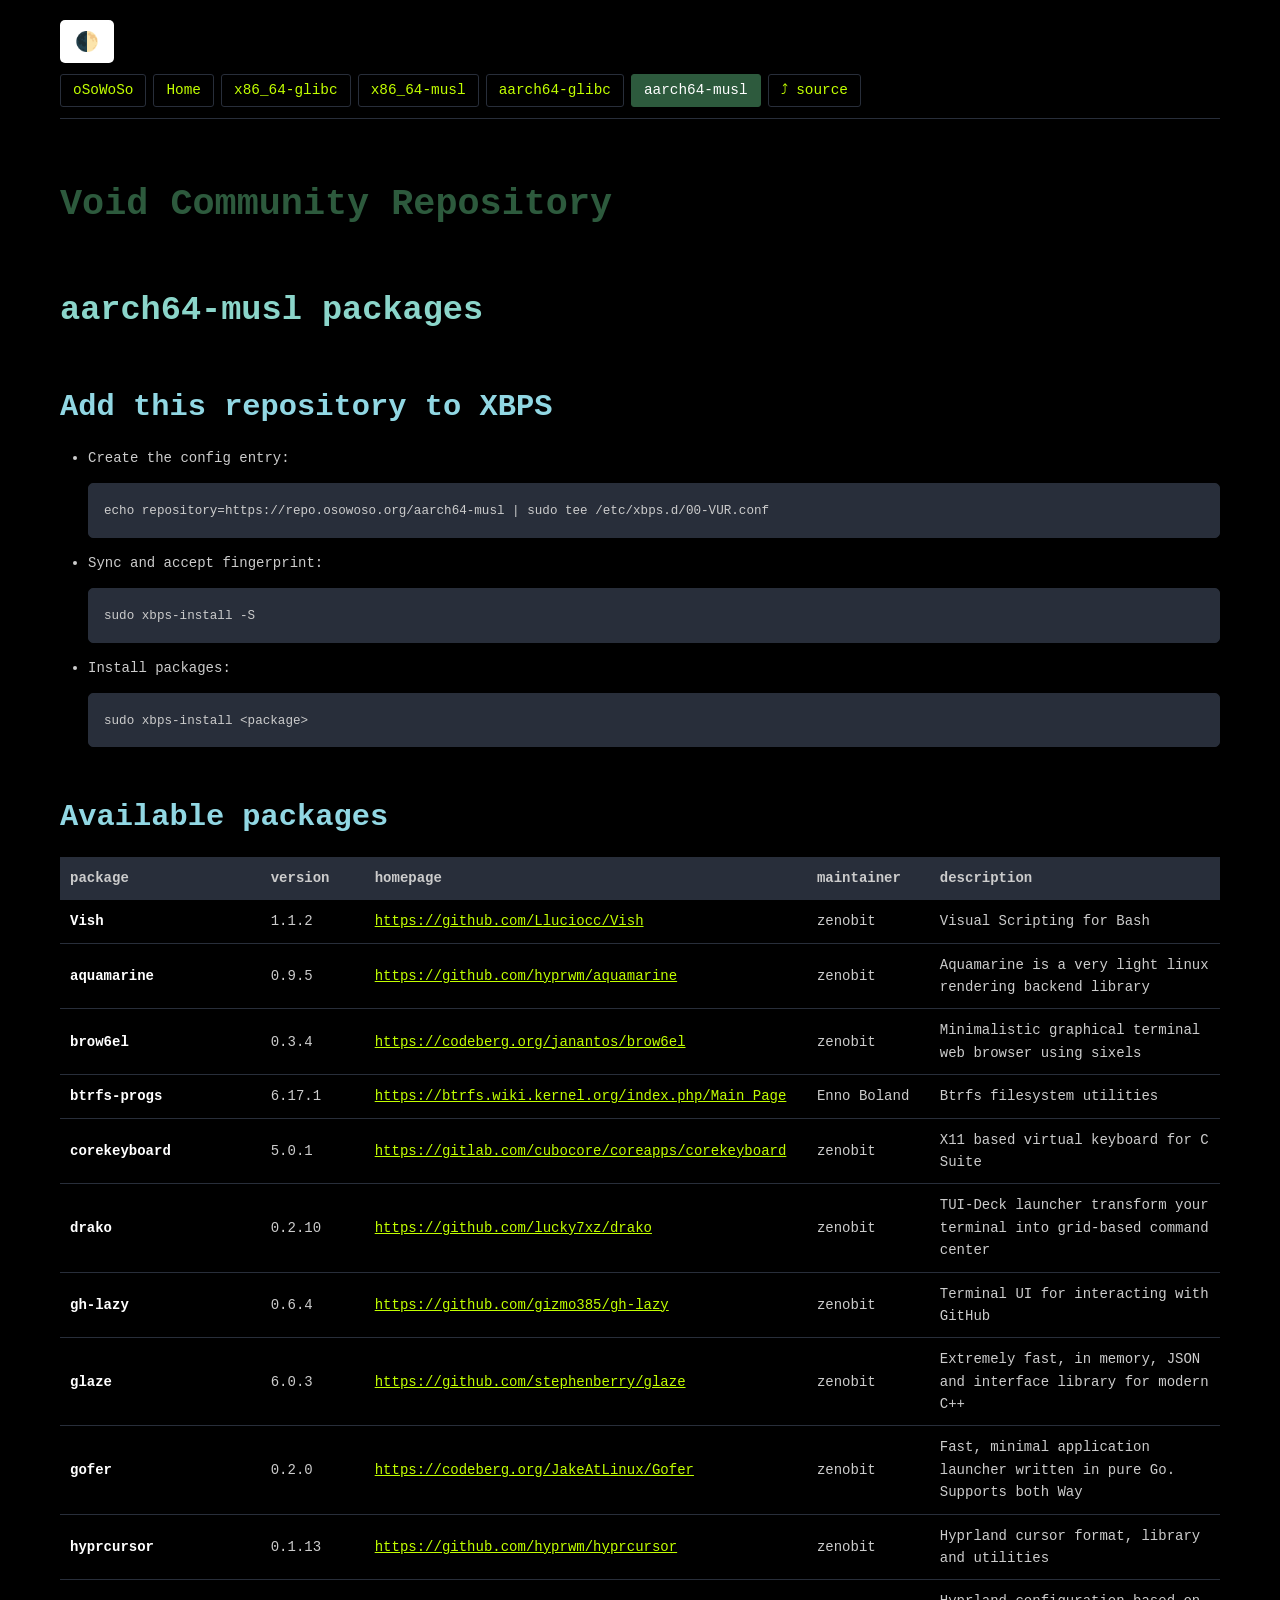
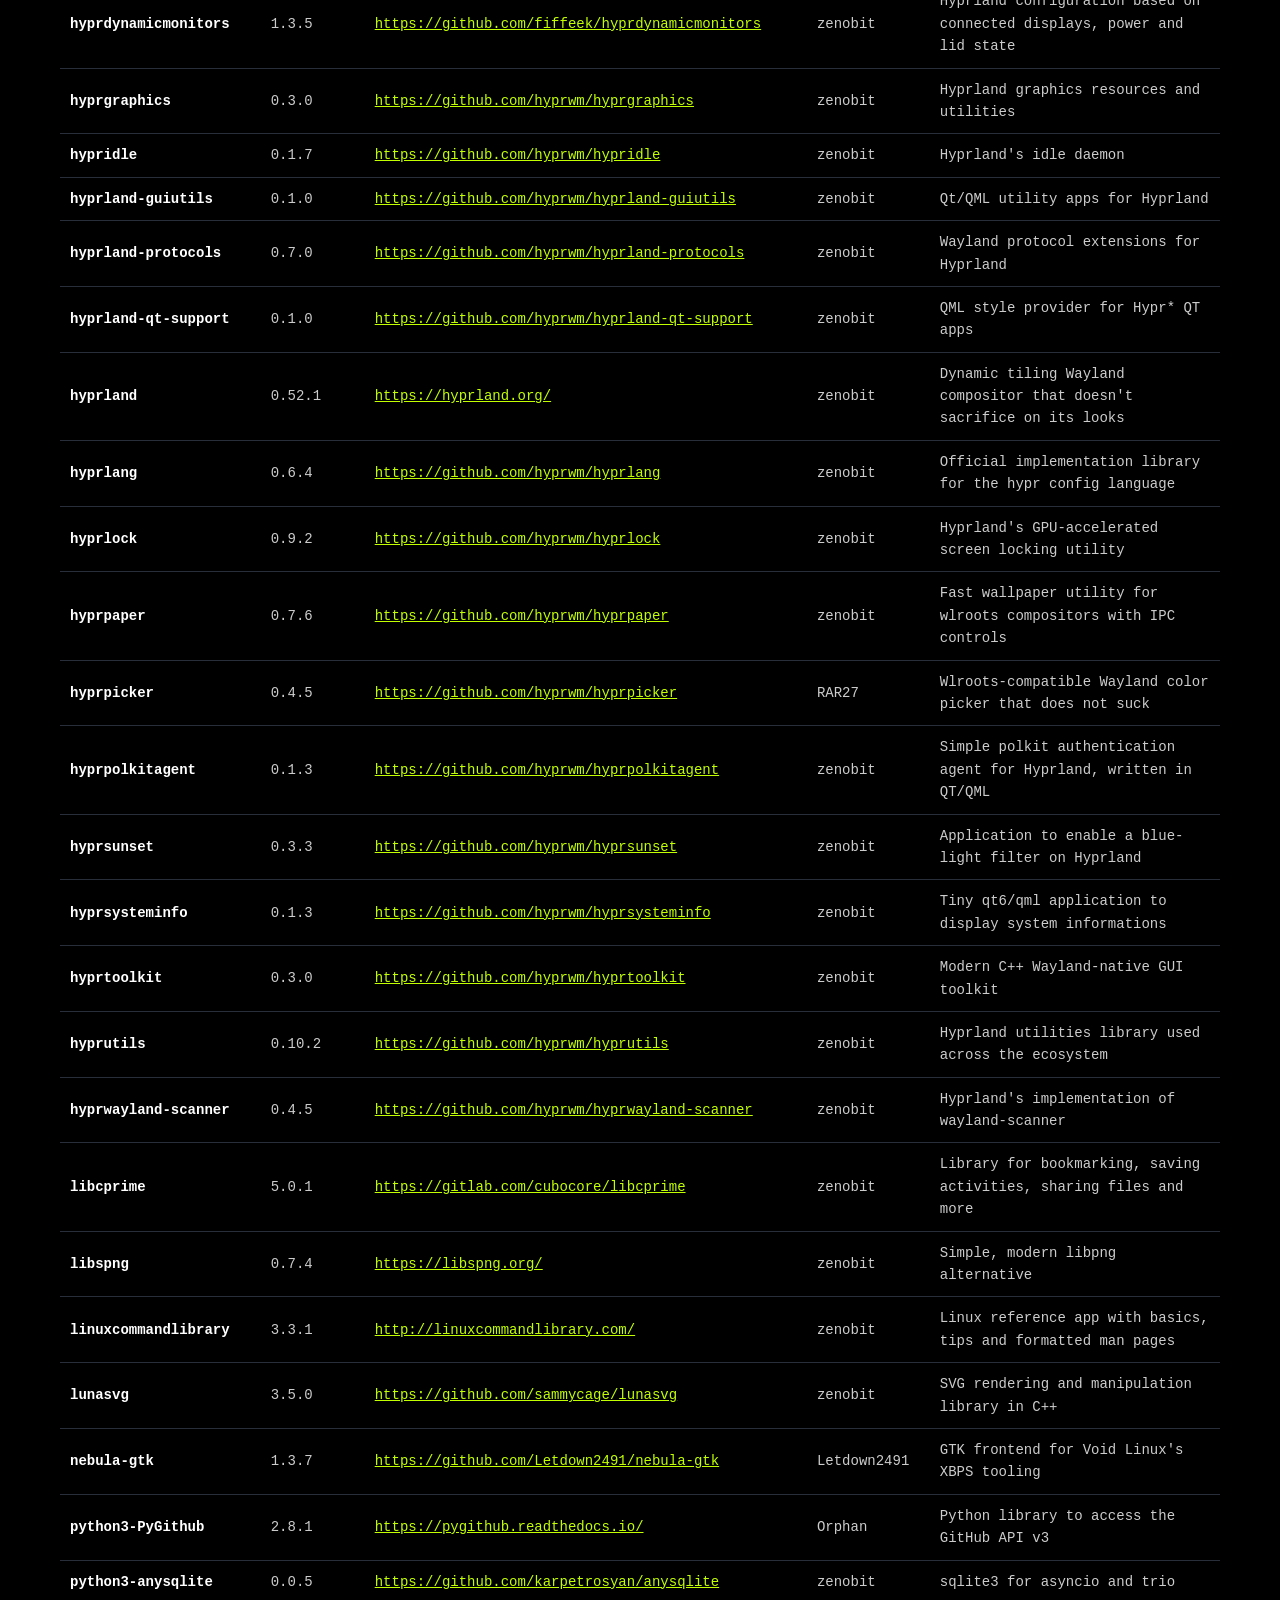
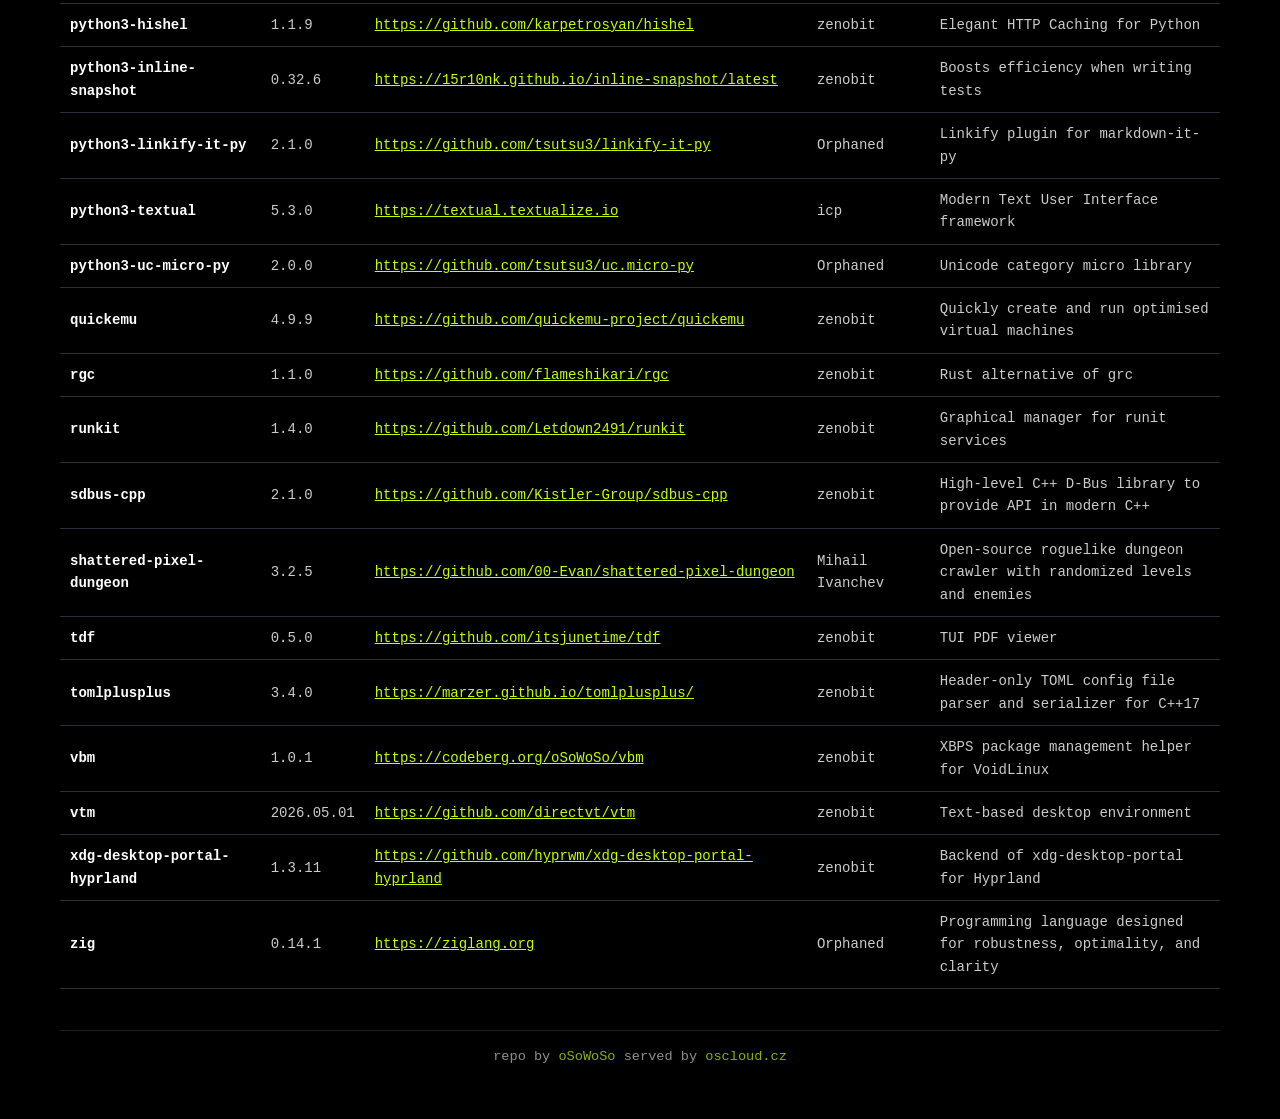
==== aarch64-musl/index.html @ 5ae5377d "Deploy: 2026-05-07 02:57 UTC" ====
<!DOCTYPE html>
<html lang="en">
<head>
  <meta charset="utf-8" />
  <meta name="viewport" content="width=device-width, initial-scale=1.0, user-scalable=yes" />
  <title>Void Community Repository — aarch64-musl</title>
  <link rel="stylesheet" href="../style.css" />
  <link rel="icon" href="../favicon.ico" />
</head>
<body>
<button class="theme-toggle" onclick="toggleTheme()">🌓</button>
<script>
  function toggleTheme(){
    const html=document.documentElement;
    const current=html.getAttribute("data-theme")||"dark";
    const next=current==="dark"?"light":"dark";
    html.setAttribute("data-theme",next);
    localStorage.setItem("theme",next)
  }
  (function(){
    const saved=localStorage.getItem("theme")||"dark";
    document.documentElement.setAttribute("data-theme",saved)
  })();
</script>
<nav><ul>
  <li><a href="https://osowoso.org">oSoWoSo</a></li>
  <li><a href="../index.html">Home</a></li>
  <li><a href="../x86_64-glibc/">x86_64-glibc</a></li>
  <li><a href="../x86_64-musl/">x86_64-musl</a></li>
  <li><a href="../aarch64-glibc/">aarch64-glibc</a></li>
  <li><a href="." class="active">aarch64-musl</a></li>
  <li><a href="https://github.com/oSoWoSo/Void_Community_Repository">&#x2934; source</a></li>
</ul></nav>
<header id="title-block-header">
<h1 class="title">Void Community Repository</h1>
</header>
<h2>aarch64-musl packages</h2>
<h3 id="add-repo">Add this repository to XBPS</h3>
<ol>
<li>Create the config entry:
<pre><code>echo repository=https://repo.osowoso.org/aarch64-musl | sudo tee /etc/xbps.d/00-VUR.conf</code></pre>
</li>
<li>Sync and accept fingerprint:
<pre><code>sudo xbps-install -S</code></pre>
</li>
<li>Install packages:
<pre><code>sudo xbps-install &lt;package&gt;</code></pre>
</li>
</ol>
<h3 id="packages">Available packages</h3>
<table>
<thead><tr>
  <th>package</th><th>version</th><th>homepage</th><th>maintainer</th><th>description</th>
</tr></thead>
<tbody>
<tr><td><strong>Vish</strong></td><td>1.1.2</td><td><a href="https://github.com/Lluciocc/Vish">https://github.com/Lluciocc/Vish</a></td><td>zenobit</td><td>Visual Scripting for Bash</td></tr>
<tr><td><strong>aquamarine</strong></td><td>0.9.5</td><td><a href="https://github.com/hyprwm/aquamarine">https://github.com/hyprwm/aquamarine</a></td><td>zenobit</td><td>Aquamarine is a very light linux rendering backend library</td></tr>
<tr><td><strong>brow6el</strong></td><td>0.3.4</td><td><a href="https://codeberg.org/janantos/brow6el">https://codeberg.org/janantos/brow6el</a></td><td>zenobit</td><td>Minimalistic graphical terminal web browser using sixels</td></tr>
<tr><td><strong>btrfs-progs</strong></td><td>6.17.1</td><td><a href="https://btrfs.wiki.kernel.org/index.php/Main_Page">https://btrfs.wiki.kernel.org/index.php/Main_Page</a></td><td>Enno Boland</td><td>Btrfs filesystem utilities</td></tr>
<tr><td><strong>corekeyboard</strong></td><td>5.0.1</td><td><a href="https://gitlab.com/cubocore/coreapps/corekeyboard">https://gitlab.com/cubocore/coreapps/corekeyboard</a></td><td>zenobit</td><td>X11 based virtual keyboard for C Suite</td></tr>
<tr><td><strong>drako</strong></td><td>0.2.10</td><td><a href="https://github.com/lucky7xz/drako">https://github.com/lucky7xz/drako</a></td><td>zenobit</td><td>TUI-Deck launcher transform your terminal into grid-based command center</td></tr>
<tr><td><strong>gh-lazy</strong></td><td>0.6.4</td><td><a href="https://github.com/gizmo385/gh-lazy">https://github.com/gizmo385/gh-lazy</a></td><td>zenobit</td><td>Terminal UI for interacting with GitHub</td></tr>
<tr><td><strong>glaze</strong></td><td>6.0.3</td><td><a href="https://github.com/stephenberry/glaze">https://github.com/stephenberry/glaze</a></td><td>zenobit</td><td>Extremely fast, in memory, JSON and interface library for modern C++</td></tr>
<tr><td><strong>gofer</strong></td><td>0.2.0</td><td><a href="https://codeberg.org/JakeAtLinux/Gofer">https://codeberg.org/JakeAtLinux/Gofer</a></td><td>zenobit</td><td>Fast, minimal application launcher written in pure Go. Supports both Way</td></tr>
<tr><td><strong>hyprcursor</strong></td><td>0.1.13</td><td><a href="https://github.com/hyprwm/hyprcursor">https://github.com/hyprwm/hyprcursor</a></td><td>zenobit</td><td>Hyprland cursor format, library and utilities</td></tr>
<tr><td><strong>hyprdynamicmonitors</strong></td><td>1.3.5</td><td><a href="https://github.com/fiffeek/hyprdynamicmonitors">https://github.com/fiffeek/hyprdynamicmonitors</a></td><td>zenobit</td><td>Hyprland configuration based on connected displays, power and lid state</td></tr>
<tr><td><strong>hyprgraphics</strong></td><td>0.3.0</td><td><a href="https://github.com/hyprwm/hyprgraphics">https://github.com/hyprwm/hyprgraphics</a></td><td>zenobit</td><td>Hyprland graphics resources and utilities</td></tr>
<tr><td><strong>hypridle</strong></td><td>0.1.7</td><td><a href="https://github.com/hyprwm/hypridle">https://github.com/hyprwm/hypridle</a></td><td>zenobit</td><td>Hyprland's idle daemon</td></tr>
<tr><td><strong>hyprland-guiutils</strong></td><td>0.1.0</td><td><a href="https://github.com/hyprwm/hyprland-guiutils">https://github.com/hyprwm/hyprland-guiutils</a></td><td>zenobit</td><td>Qt/QML utility apps for Hyprland</td></tr>
<tr><td><strong>hyprland-protocols</strong></td><td>0.7.0</td><td><a href="https://github.com/hyprwm/hyprland-protocols">https://github.com/hyprwm/hyprland-protocols</a></td><td>zenobit</td><td>Wayland protocol extensions for Hyprland</td></tr>
<tr><td><strong>hyprland-qt-support</strong></td><td>0.1.0</td><td><a href="https://github.com/hyprwm/hyprland-qt-support">https://github.com/hyprwm/hyprland-qt-support</a></td><td>zenobit</td><td>QML style provider for Hypr* QT apps</td></tr>
<tr><td><strong>hyprland</strong></td><td>0.52.1</td><td><a href="https://hyprland.org/">https://hyprland.org/</a></td><td>zenobit</td><td>Dynamic tiling Wayland compositor that doesn't sacrifice on its looks</td></tr>
<tr><td><strong>hyprlang</strong></td><td>0.6.4</td><td><a href="https://github.com/hyprwm/hyprlang">https://github.com/hyprwm/hyprlang</a></td><td>zenobit</td><td>Official implementation library for the hypr config language</td></tr>
<tr><td><strong>hyprlock</strong></td><td>0.9.2</td><td><a href="https://github.com/hyprwm/hyprlock">https://github.com/hyprwm/hyprlock</a></td><td>zenobit</td><td>Hyprland's GPU-accelerated screen locking utility</td></tr>
<tr><td><strong>hyprpaper</strong></td><td>0.7.6</td><td><a href="https://github.com/hyprwm/hyprpaper">https://github.com/hyprwm/hyprpaper</a></td><td>zenobit</td><td>Fast wallpaper utility for wlroots compositors with IPC controls</td></tr>
<tr><td><strong>hyprpicker</strong></td><td>0.4.5</td><td><a href="https://github.com/hyprwm/hyprpicker">https://github.com/hyprwm/hyprpicker</a></td><td>RAR27</td><td>Wlroots-compatible Wayland color picker that does not suck</td></tr>
<tr><td><strong>hyprpolkitagent</strong></td><td>0.1.3</td><td><a href="https://github.com/hyprwm/hyprpolkitagent">https://github.com/hyprwm/hyprpolkitagent</a></td><td>zenobit</td><td>Simple polkit authentication agent for Hyprland, written in QT/QML</td></tr>
<tr><td><strong>hyprsunset</strong></td><td>0.3.3</td><td><a href="https://github.com/hyprwm/hyprsunset">https://github.com/hyprwm/hyprsunset</a></td><td>zenobit</td><td>Application to enable a blue-light filter on Hyprland</td></tr>
<tr><td><strong>hyprsysteminfo</strong></td><td>0.1.3</td><td><a href="https://github.com/hyprwm/hyprsysteminfo">https://github.com/hyprwm/hyprsysteminfo</a></td><td>zenobit</td><td>Tiny qt6/qml application to display system informations</td></tr>
<tr><td><strong>hyprtoolkit</strong></td><td>0.3.0</td><td><a href="https://github.com/hyprwm/hyprtoolkit">https://github.com/hyprwm/hyprtoolkit</a></td><td>zenobit</td><td>Modern C++ Wayland-native GUI toolkit</td></tr>
<tr><td><strong>hyprutils</strong></td><td>0.10.2</td><td><a href="https://github.com/hyprwm/hyprutils">https://github.com/hyprwm/hyprutils</a></td><td>zenobit</td><td>Hyprland utilities library used across the ecosystem</td></tr>
<tr><td><strong>hyprwayland-scanner</strong></td><td>0.4.5</td><td><a href="https://github.com/hyprwm/hyprwayland-scanner">https://github.com/hyprwm/hyprwayland-scanner</a></td><td>zenobit</td><td>Hyprland's implementation of wayland-scanner</td></tr>
<tr><td><strong>libcprime</strong></td><td>5.0.1</td><td><a href="https://gitlab.com/cubocore/libcprime">https://gitlab.com/cubocore/libcprime</a></td><td>zenobit</td><td>Library for bookmarking, saving activities, sharing files and more</td></tr>
<tr><td><strong>libspng</strong></td><td>0.7.4</td><td><a href="https://libspng.org/">https://libspng.org/</a></td><td>zenobit</td><td>Simple, modern libpng alternative</td></tr>
<tr><td><strong>linuxcommandlibrary</strong></td><td>3.3.1</td><td><a href="http://linuxcommandlibrary.com/">http://linuxcommandlibrary.com/</a></td><td>zenobit</td><td>Linux reference app with basics, tips and formatted man pages</td></tr>
<tr><td><strong>lunasvg</strong></td><td>3.5.0</td><td><a href="https://github.com/sammycage/lunasvg">https://github.com/sammycage/lunasvg</a></td><td>zenobit</td><td>SVG rendering and manipulation library in C++</td></tr>
<tr><td><strong>nebula-gtk</strong></td><td>1.3.7</td><td><a href="https://github.com/Letdown2491/nebula-gtk">https://github.com/Letdown2491/nebula-gtk</a></td><td>Letdown2491</td><td>GTK frontend for Void Linux's XBPS tooling</td></tr>
<tr><td><strong>python3-PyGithub</strong></td><td>2.8.1</td><td><a href="https://pygithub.readthedocs.io/">https://pygithub.readthedocs.io/</a></td><td>Orphan</td><td>Python library to access the GitHub API v3</td></tr>
<tr><td><strong>python3-anysqlite</strong></td><td>0.0.5</td><td><a href="https://github.com/karpetrosyan/anysqlite">https://github.com/karpetrosyan/anysqlite</a></td><td>zenobit</td><td>sqlite3 for asyncio and trio</td></tr>
<tr><td><strong>python3-hishel</strong></td><td>1.1.9</td><td><a href="https://github.com/karpetrosyan/hishel">https://github.com/karpetrosyan/hishel</a></td><td>zenobit</td><td> Elegant HTTP Caching for Python</td></tr>
<tr><td><strong>python3-inline-snapshot</strong></td><td>0.32.6</td><td><a href="https://15r10nk.github.io/inline-snapshot/latest">https://15r10nk.github.io/inline-snapshot/latest</a></td><td>zenobit</td><td>Boosts efficiency when writing tests</td></tr>
<tr><td><strong>python3-linkify-it-py</strong></td><td>2.1.0</td><td><a href="https://github.com/tsutsu3/linkify-it-py">https://github.com/tsutsu3/linkify-it-py</a></td><td>Orphaned</td><td>Linkify plugin for markdown-it-py</td></tr>
<tr><td><strong>python3-textual</strong></td><td>5.3.0</td><td><a href="https://textual.textualize.io">https://textual.textualize.io</a></td><td>icp</td><td>Modern Text User Interface framework</td></tr>
<tr><td><strong>python3-uc-micro-py</strong></td><td>2.0.0</td><td><a href="https://github.com/tsutsu3/uc.micro-py">https://github.com/tsutsu3/uc.micro-py</a></td><td>Orphaned</td><td>Unicode category micro library</td></tr>
<tr><td><strong>quickemu</strong></td><td>4.9.9</td><td><a href="https://github.com/quickemu-project/quickemu">https://github.com/quickemu-project/quickemu</a></td><td>zenobit</td><td>Quickly create and run optimised virtual machines</td></tr>
<tr><td><strong>rgc</strong></td><td>1.1.0</td><td><a href="https://github.com/flameshikari/rgc">https://github.com/flameshikari/rgc</a></td><td>zenobit</td><td>Rust alternative of grc</td></tr>
<tr><td><strong>runkit</strong></td><td>1.4.0</td><td><a href="https://github.com/Letdown2491/runkit">https://github.com/Letdown2491/runkit</a></td><td>zenobit</td><td>Graphical manager for runit services</td></tr>
<tr><td><strong>sdbus-cpp</strong></td><td>2.1.0</td><td><a href="https://github.com/Kistler-Group/sdbus-cpp">https://github.com/Kistler-Group/sdbus-cpp</a></td><td>zenobit</td><td>High-level C++ D-Bus library to provide API in modern C++</td></tr>
<tr><td><strong>shattered-pixel-dungeon</strong></td><td>3.2.5</td><td><a href="https://github.com/00-Evan/shattered-pixel-dungeon">https://github.com/00-Evan/shattered-pixel-dungeon</a></td><td>Mihail Ivanchev</td><td>Open-source roguelike dungeon crawler with randomized levels and enemies</td></tr>
<tr><td><strong>tdf</strong></td><td>0.5.0</td><td><a href="https://github.com/itsjunetime/tdf">https://github.com/itsjunetime/tdf</a></td><td>zenobit</td><td>TUI PDF viewer</td></tr>
<tr><td><strong>tomlplusplus</strong></td><td>3.4.0</td><td><a href="https://marzer.github.io/tomlplusplus/">https://marzer.github.io/tomlplusplus/</a></td><td>zenobit</td><td>Header-only TOML config file parser and serializer for C++17</td></tr>
<tr><td><strong>vbm</strong></td><td>1.0.1</td><td><a href="https://codeberg.org/oSoWoSo/vbm">https://codeberg.org/oSoWoSo/vbm</a></td><td>zenobit</td><td>XBPS package management helper for VoidLinux</td></tr>
<tr><td><strong>vtm</strong></td><td>2026.05.01</td><td><a href="https://github.com/directvt/vtm">https://github.com/directvt/vtm</a></td><td>zenobit</td><td>Text-based desktop environment</td></tr>
<tr><td><strong>xdg-desktop-portal-hyprland</strong></td><td>1.3.11</td><td><a href="https://github.com/hyprwm/xdg-desktop-portal-hyprland">https://github.com/hyprwm/xdg-desktop-portal-hyprland</a></td><td>zenobit</td><td>Backend of xdg-desktop-portal for Hyprland</td></tr>
<tr><td><strong>zig</strong></td><td>0.14.1</td><td><a href="https://ziglang.org">https://ziglang.org</a></td><td>Orphaned</td><td>Programming language designed for robustness, optimality, and clarity</td></tr>
</tbody>
</table>
<footer>
  <p>repo by <a href="https://osowoso.org">oSoWoSo</a> served by <a href="https://oscloud.cz">oscloud.cz</a></p>
</footer>
</body>
</html>
---- style.css ----
/* ========================================
   CSS Variables & Theme Configuration
   ========================================
   This section defines the CSS variables for color schemes used throughout the application.
*/

/* Theme colors */
:root {
  --green: #2d5a3d; /* Base green color */
  --green-light: #478061;
  --green-lighter: #87ff87;
  --gren-dark: #295340;
  --green-slate: #478061;
  --green-tea: #62B086;
  --yellowish: #C2FF00;
  --lime: #AFFF00;  
  --silver: #CCCCCC;
  --white: #FFFFFF;
  --black: #000000;
  --gray: #282E3A;
  --gray-light: #E4E2E2;
  --gray2: #222222;
  --gray-dark: #111111;
  --gold: #FCC11A;
  --test: #FF0000;

/* Dark Theme (default) */
  --link-color: var(--yellowish); /* Color for links in dark theme */
  --accent-color: var(--green); /* Accent color for elements */
  --secondary-color: var(--test); /* Currently unused secondary color */
  --text-color: var(--silver); /* Main text color */
  --text-light: var(--white); /* Light text color */
  --bg-color: var(--black); /* Background color for dark theme */
  --bg-light: var(--gray); /* Light background */
  --border-color: var(--gray); /* Border color */
  --switch-background: var(--white);
  --shadow: 0 2px 8px rgba(135, 255, 135, 0.1); /* Shadow effect */
  --shadow-lg: 0 4px 20px rgba(135, 255, 135, 0.2); /* Larger shadow effect */
  --transition: all 0.3s ease; /* Transition effects */

  --nav-height: 52px;
  --color-icon: var(--white);
}

/* Light theme */
[data-theme="light"] {
  --link-color: var(--green); /* Color for links in light theme */
  --accent-color: var(--yellowish); /* Accent color for light theme */
  --secondary-color: var(--test); /* Currently unused secondary color */
  --text-color: var(--black); /* Main text color in light theme */
  --text-light: var(--gray2); /* Light text color in light theme */
  --bg-color: var(--white); /* Background color for light theme */
  --bg-light: var(--gray-light); /* Light background */
  --border-color: var(--silver); /* Border color in light theme */
  --switch-background: var(--black);
  --shadow: 0 2px 8px rgba(0, 0, 0, 0.1); /* Light theme shadow */
  --shadow-lg: 0 4px 20px rgba(0, 0, 0, 0.15); /* Larger shadow effect */

  --color-icon: var(--black);
}

h1, h2, h3 { font-weight: bold; }

h1 { font-size: 2.3rem; }
h2 { font-size: 2.1rem; }
h3 { font-size: 1.9rem; }
h4 { font-size: 1.7rem; }
h5 { font-size: 1.5rem; }
h6 { font-size: 1.3rem; }

h1 { color: var(--green); }
h2 { color: #8bd5ca; }
h3 { color: #91d7e3; }
h4 { color: #7dc4e4; }
h5 { color: #8aadf4; }
h6 { color: #b7bdf8; }


/* ========================================
   Reset & Base Styles
   ========================================
   This section resets browser default styles and establishes base styles for typography and layout.
*/
* {
  margin: 0; /* Remove default margin */
  padding: 0; /* Remove default padding */
  box-sizing: border-box; /* Adjust box sizing model */
}

body {
  color: var(--text-color); /* Set text color */
  background-color: var(--bg-color); /* Set background color */
  line-height: 1.6; /* Set line height for better readability */
  overflow-x: hidden; /* Prevent horizontal overflow */
  font-size: 14px; /* Base font size */
  font-weight: 500; /* FIX: slightly heavier than browser default (400) */
  padding: 20px; /* Padding around the body */
  max-width: 1200px; /* Maximum width for the content */
  margin: 0 auto; /* Center the body */
  font-family: "Courier New", monospace; /* Set font family */
}

b, strong, h1, h2, h3, h4, h5, h6 {
  font-weight: 700; /* Bold font weight */
  margin-top: 1.5em; /* Margin above headings */
  margin-bottom: 0.5em; /* Margin below headings */
}

b, strong {
  color: var(--text-light); /* Light color for bold text */
}

a, a:visited {
  color: var(--link-color, var(--green)); /* Link color */
  text-decoration: underline; /* Remove underline from links */
  transition: var(--transition); /* Smooth color transition */
}

a:hover {
  color: var(--accent-color, var(--green)); /* Color change on hover */
  text-decoration: underline; /* Underline on hover */
}

blockquote {
  border-left: 4px solid var(--green); /* Left border for blockquote */
  padding-left: 20px; /* Padding inside blockquote */
  margin: 1em 0; /* Vertical margins for blockquote */
  color: var(--text-light); /* Text color for blockquote */
  font-style: italic; /* Italicize blockquote text */
}

code {
  background-color: var(--bg-light); /* Background for inline code */
  padding: 2px 6px; /* Padding for inline code */
  border-radius: 3px; /* Rounded corners for inline code */
  font-family: "Courier New", monospace; /* Font for inline code */
  font-size: 0.9em; /* Smaller font size for inline code */
}

hr {
  border-top: 1px solid var(--border-color); /* Top border for horizontal rule */
  border-top-color: var(--border-color); /* Border color */
  border: none; /* Remove default border style */
  margin: 2em 0; /* Vertical margins for horizontal rule */
}

img {
  max-width: 100%; /* Ensure responsive images */
  height: auto; /* Maintain aspect ratio */
  border-radius: 5px; /* Rounded corners for images */
  margin: 1em 0; /* Vertical margins for images */
}

/* SVG color filter — only applies to <img data-colorize> elements */
img[data-colorize] {
  filter: var(--filter-icon);
}

li {
  margin-bottom: 0.5em; /* Margin below list items */
}

/* ========================================
   Navigation
   ======================================== */
nav {
  position: sticky;
  top: 0;
  z-index: 100;
  min-height: var(--nav-height);
  background-color: var(--bg-color);
  padding: 0.8em 0;
  margin-bottom: 1.5em;
  border-bottom: 1px solid var(--border-color);
}

/* Crossed release button - if no release exist */
nav ul li a.no-release,
nav ul li a.no-release:visited {
    text-decoration: line-through;
    opacity: 0.6;
}

nav ul li a.no-release:hover {
    opacity: 1;
}

nav ul {
  display: flex;
  flex-wrap: wrap;
  gap: 0.5em;
  margin-left: 0;
  margin-bottom: 0;
  list-style: none;
  padding: 0;
}

nav ul li {
  margin-bottom: 0;
}

nav ul li a,
nav ul li a:visited {
  display: inline-block;
  padding: 4px 12px;
  border: 1px solid var(--border-color);
  border-radius: 3px;
  color: var(--link-color);
  text-decoration: none;
  font-family: "Courier New", monospace;
  font-size: 0.9rem;
  transition: var(--transition);
}

nav ul li a:hover {
  background-color: var(--accent-color);
  color: var(--bg-color);
  border-color: var(--accent-color);
  text-decoration: none;
}

/* Active/current page link */
nav ul li a.active {
  background-color: var(--green);
  color: var(--white);
  border-color: var(--green);
}

@media (max-width: 768px) {
  nav ul {
    gap: 0.3em;
  }

  nav ul li a {
    font-size: 0.8rem;
    padding: 3px 8px;
  }
}

p {
  margin-bottom: 1em; /* Margin below paragraphs */
  line-height: 1.8; /* Set line spacing for paragraphs */
}

pre {
  background-color: var(--bg-light); /* Background for preformatted text */
  padding: 15px; /* Padding for preformatted text */
  border-radius: 5px; /* Rounded corners for preformatted text */
  overflow-x: auto; /* Allow horizontal scrolling */
  margin: 1em 0; /* Vertical margins for preformatted text */
  border: 1px solid var(--border-color); /* Border for preformatted text */
}

pre code {
  background-color: transparent; /* Transparent background for code blocks */
  padding: 0; /* No padding for code blocks */
}

table {
  width: 100%; /* Table width */
  border-collapse: collapse; /* Collapse borders */
  margin: 1em 0; /* Vertical margins for tables */
}

th {
  background-color: var(--bg-light); /* Background for header cells */
  font-weight: bold; /* Bold font for header cells */
}

th, td {
  padding: 10px; /* Padding for table cells */
  text-align: left; /* Align text to the left */
  border-bottom: 1px solid var(--border-color); /* Bottom border for cells */
}

/* ========================================
   Layout - Sidebar + Content
   ======================================== */
.page-wrapper {
  display: flex;
  gap: 2em;
  align-items: flex-start;
  margin-top: 0;
}

/* TOC Sidebar */
#TOC {
  position: sticky;
  top: calc(var(--nav-height) + 10px);
  max-height: calc(100vh - var(--nav-height) - 20px);
  min-width: 220px;
  max-width: 220px;
  overflow-y: auto;
  background-color: var(--bg-light);
  border: 1px solid var(--border-color);
  border-radius: 5px;
  padding: 1em;
  font-size: 0.85rem;
  transition: var(--transition);
  flex-shrink: 0;
}

#TOC.collapsed {
  min-width: unset;
  max-width: unset;
  width: auto;
  padding: 0.5em;
  overflow: hidden;
}

#TOC.collapsed > ul {
  display: none;
}

#TOC.collapsed > #toc-title {
  writing-mode: vertical-rl;
  text-orientation: mixed;
  white-space: nowrap;
}

#toc-title {
  font-size: 0.8rem;
  font-weight: bold;
  color: var(--green-tea);
  text-transform: uppercase;
  letter-spacing: 0.1em;
  margin-bottom: 0.8em;
  display: flex;
  justify-content: space-between;
  align-items: center;
  cursor: pointer;
  user-select: none;
}

#toc-title:hover {
  color: var(--yellowish);
}

#toc-toggle-icon {
  font-size: 0.9rem;
  transition: var(--transition);
}

/* FIX: override the global ul,ol margin-left that was pushing TOC lists
   outside the border box */
#TOC ul {
  margin-left: 0.8em;
  margin-bottom: 0;
  list-style: none;
  padding-left: 0; /* FIX: remove any inherited padding */
}

/* FIX: first-level ul sits directly inside #TOC padding — no extra indent */
#TOC > ul {
  margin-left: 0;
}

#TOC ul li {
  margin-bottom: 0.3em;
}

#TOC a,
#TOC a:visited {
  color: var(--text-color);
  text-decoration: none;
  font-size: 0.82rem;
  display: block;
  padding: 2px 4px;
  border-radius: 3px;
  transition: var(--transition);
}

#TOC a:hover {
  color: var(--yellowish);
  background-color: var(--bg-color);
  text-decoration: none;
}

/* Main content next to sidebar */
body > *:not(#TOC):not(nav):not(.theme-toggle) {
  flex: 1;
  min-width: 0;
}

/* Wrap everything after nav in flex container — done via JS */
.page-wrapper > .main-content {
  flex: 1;
  min-width: 0;
}

@media (max-width: 768px) {
  .page-wrapper {
    flex-direction: column;
  }

  #TOC {
    position: static;
    max-width: 100%;
    width: 100%;
  }
}

ul {
  list-style-type: none; /* Remove bullet points */
}

ul, ol {
  margin-left: 2em; /* Indent lists */
  margin-bottom: 1em; /* Vertical margins for lists */
  list-style: inherit; /* Restore list style */
}

/* Theme toggle button */
.theme-toggle {
  position: absolue;
  top: 20px; /* Distance from the top */
  right: 20px; /* Distance from the right */
  background: var(--switch-background); /* Button background color */
  color: var(--gold); /* Button text color */
  border: none; /* No border for the button */
  padding: 10px 15px; /* Padding for the button */
  border-radius: 5px; /* Rounded corners for the button */
  cursor: pointer; /* Pointer cursor on hover */
  font-size: 1.2rem; /* Font size for the button */
  z-index: 1000; /* High z-index for visibility */
  transition: var(--transition); /* Smooth transition for hover */
}

.theme-toggle:hover {
  background: var(--green); /* Darker background on hover */
}

footer {
  margin-top: 3em;
  padding: 1em 0;
  border-top: 1px solid var(--border-color);
  text-align: center;
  color: var(--text-color);
  font-size: 0.85rem;
  opacity: 0.7;
}

footer a,
footer a:visited {
  color: var(--link-color);
  text-decoration: none;
}

footer a:hover {
  text-decoration: underline;
}

@media (max-width: 768px) {
  body {
    padding: 10px; /* Less padding for smaller screens */
    font-size: 13px; /* Smaller font size for small screens */
  }

  h1 { font-size: 1.5rem; } /* Smaller h1 for small screens */
  h2 { font-size: 1.3rem; } /* Smaller h2 for small screens */
  h3 { font-size: 1.1rem; } /* Smaller h3 for small screens */
}
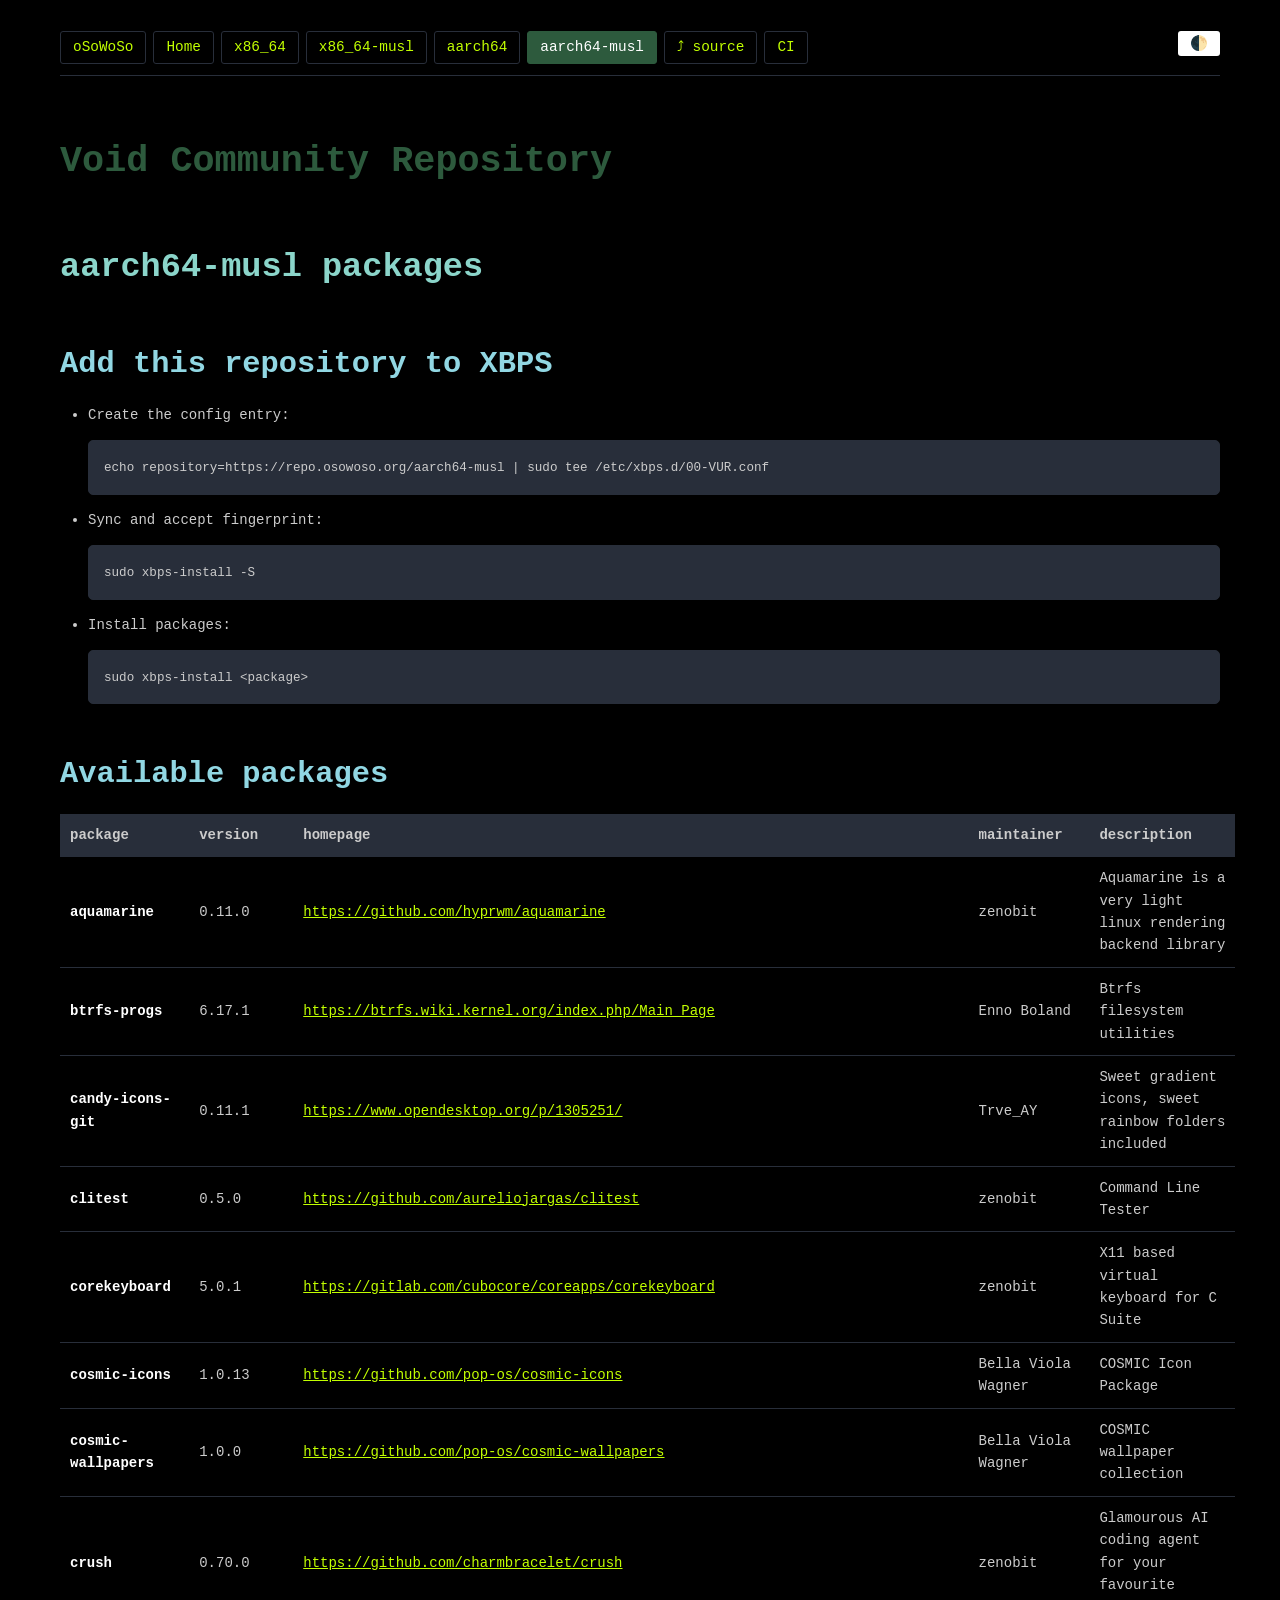
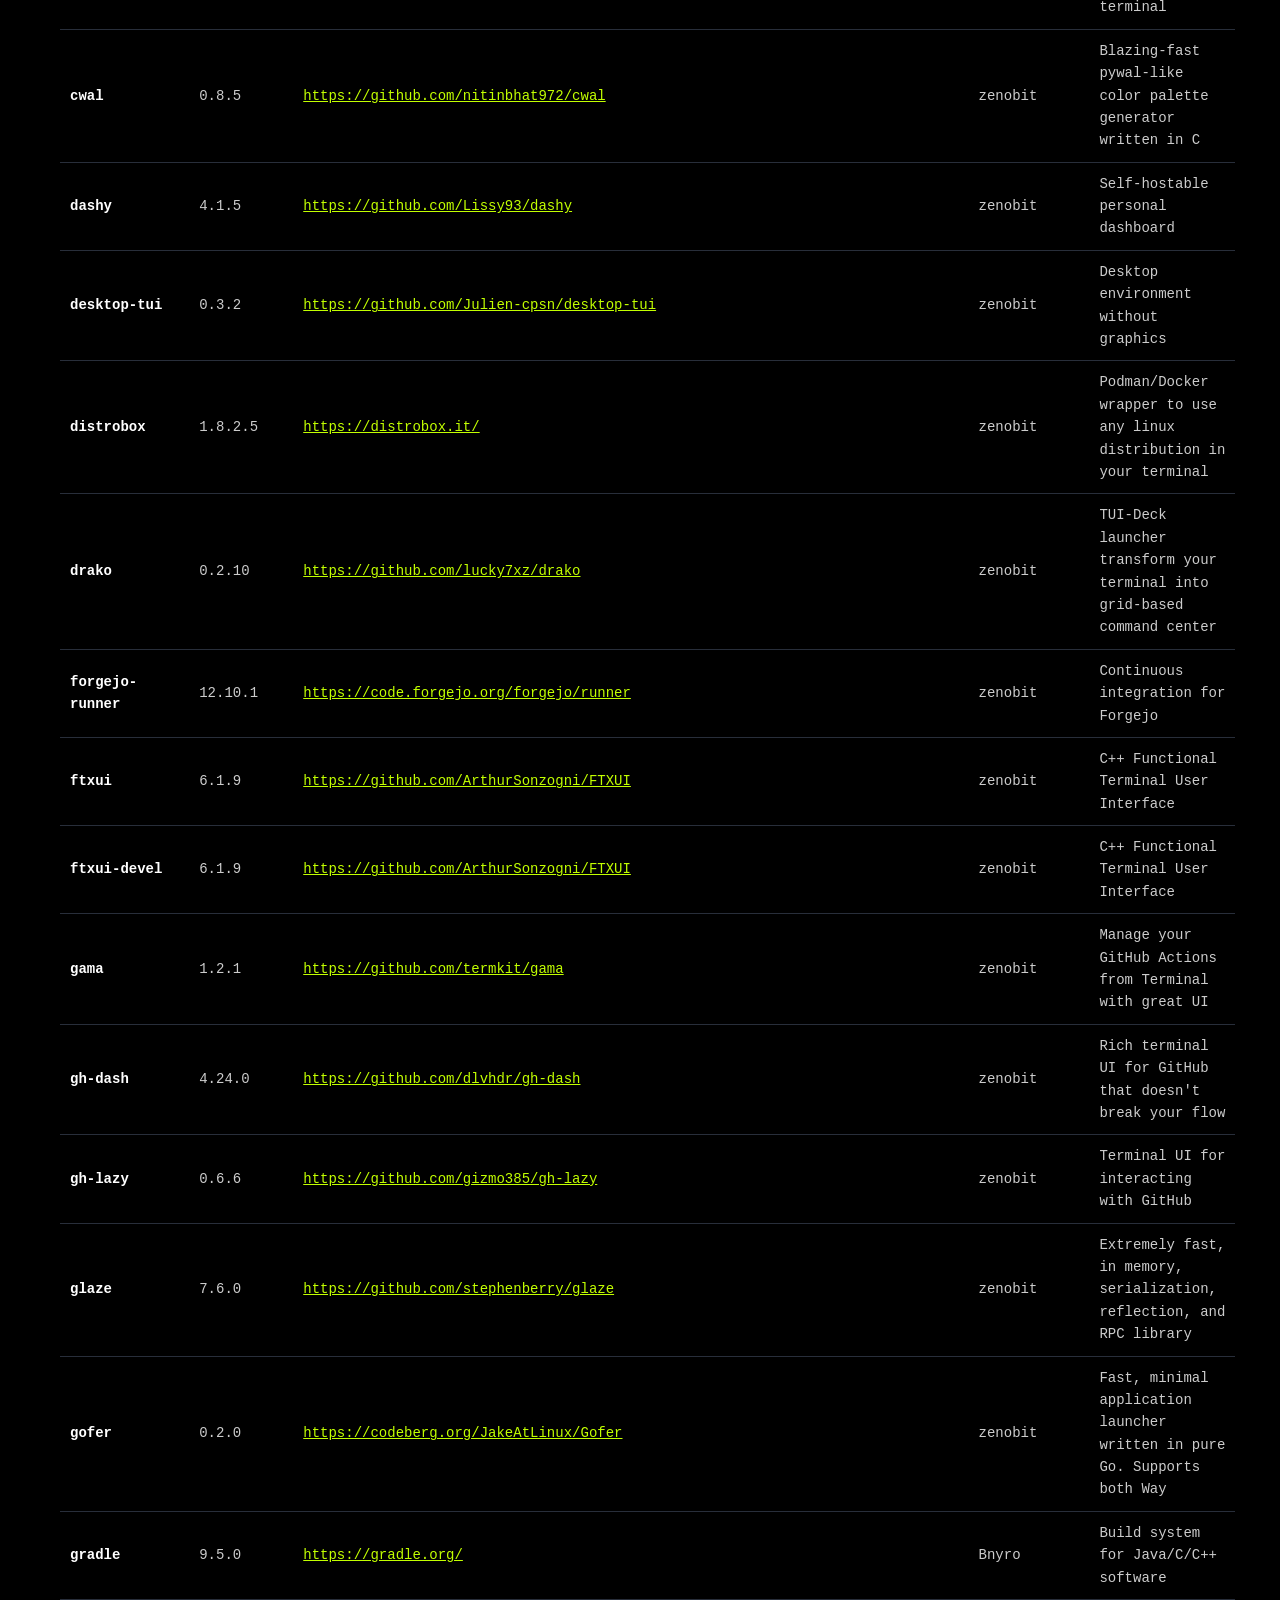
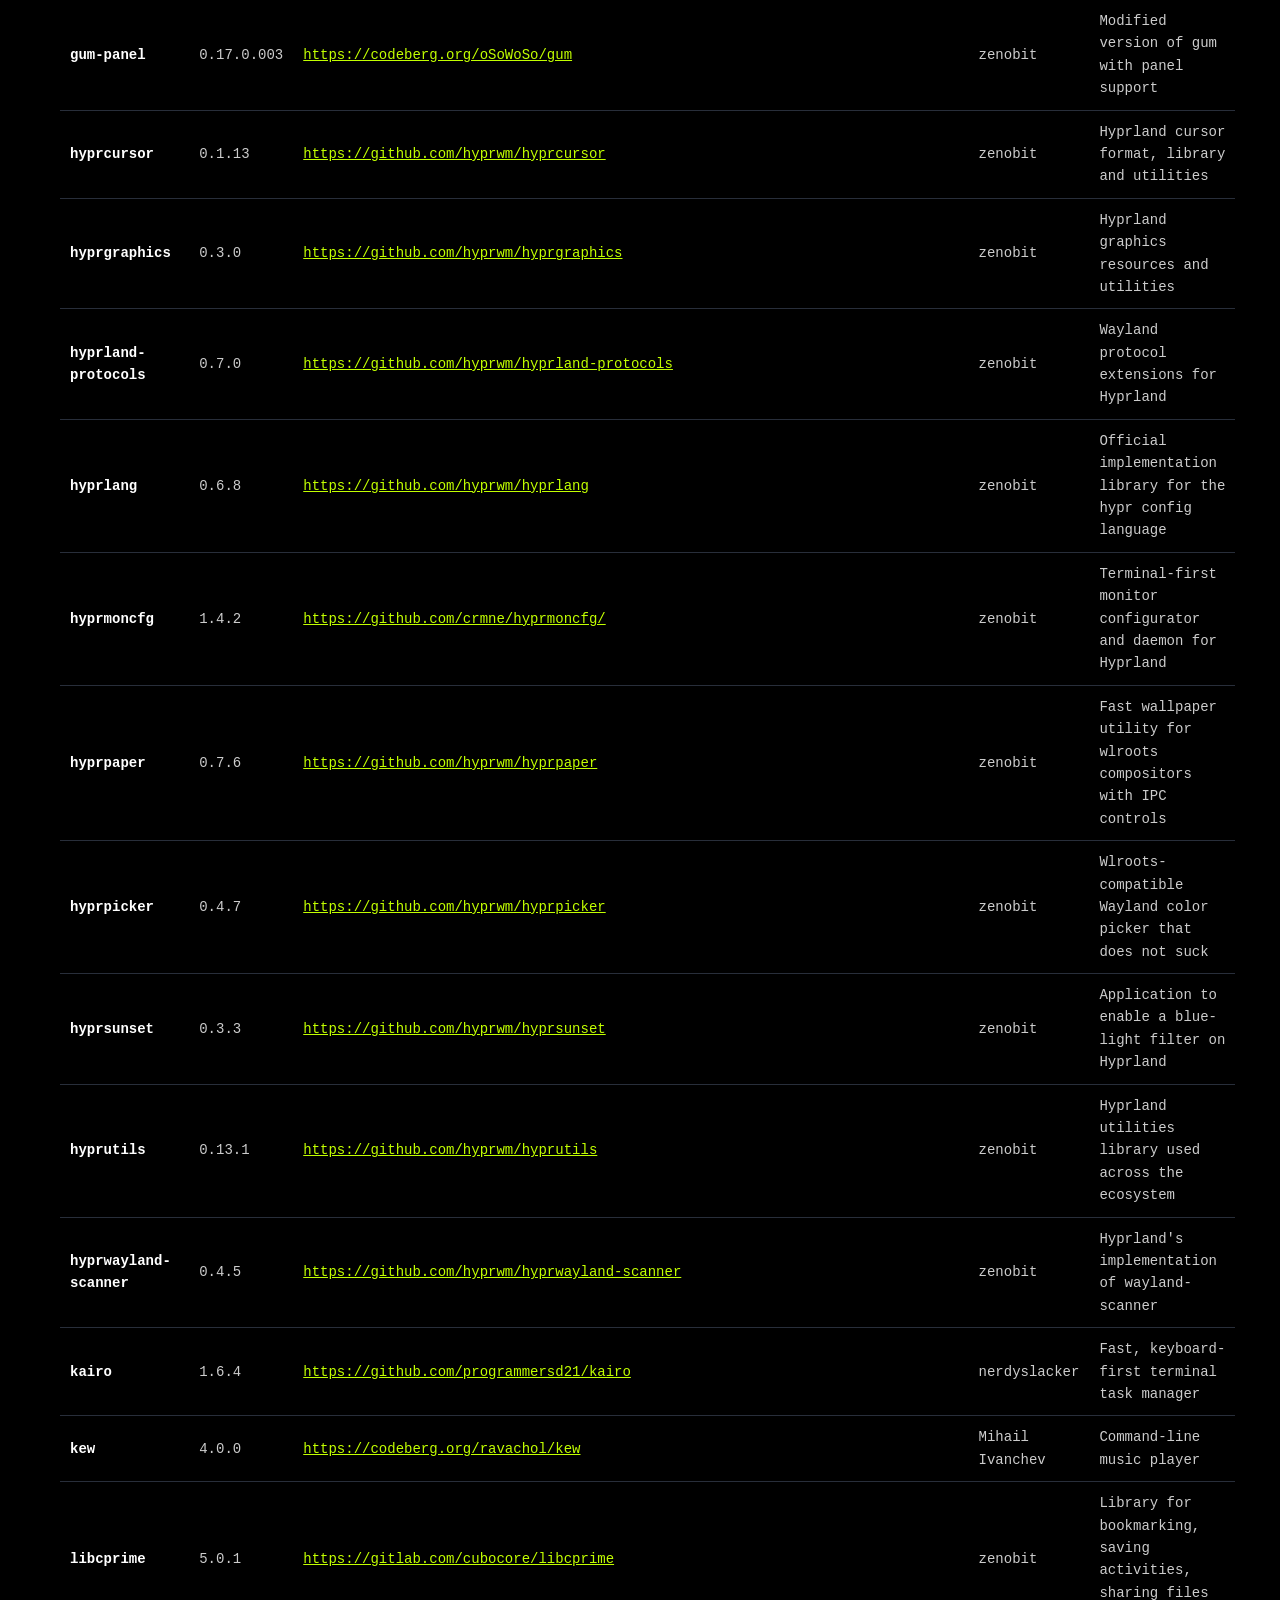
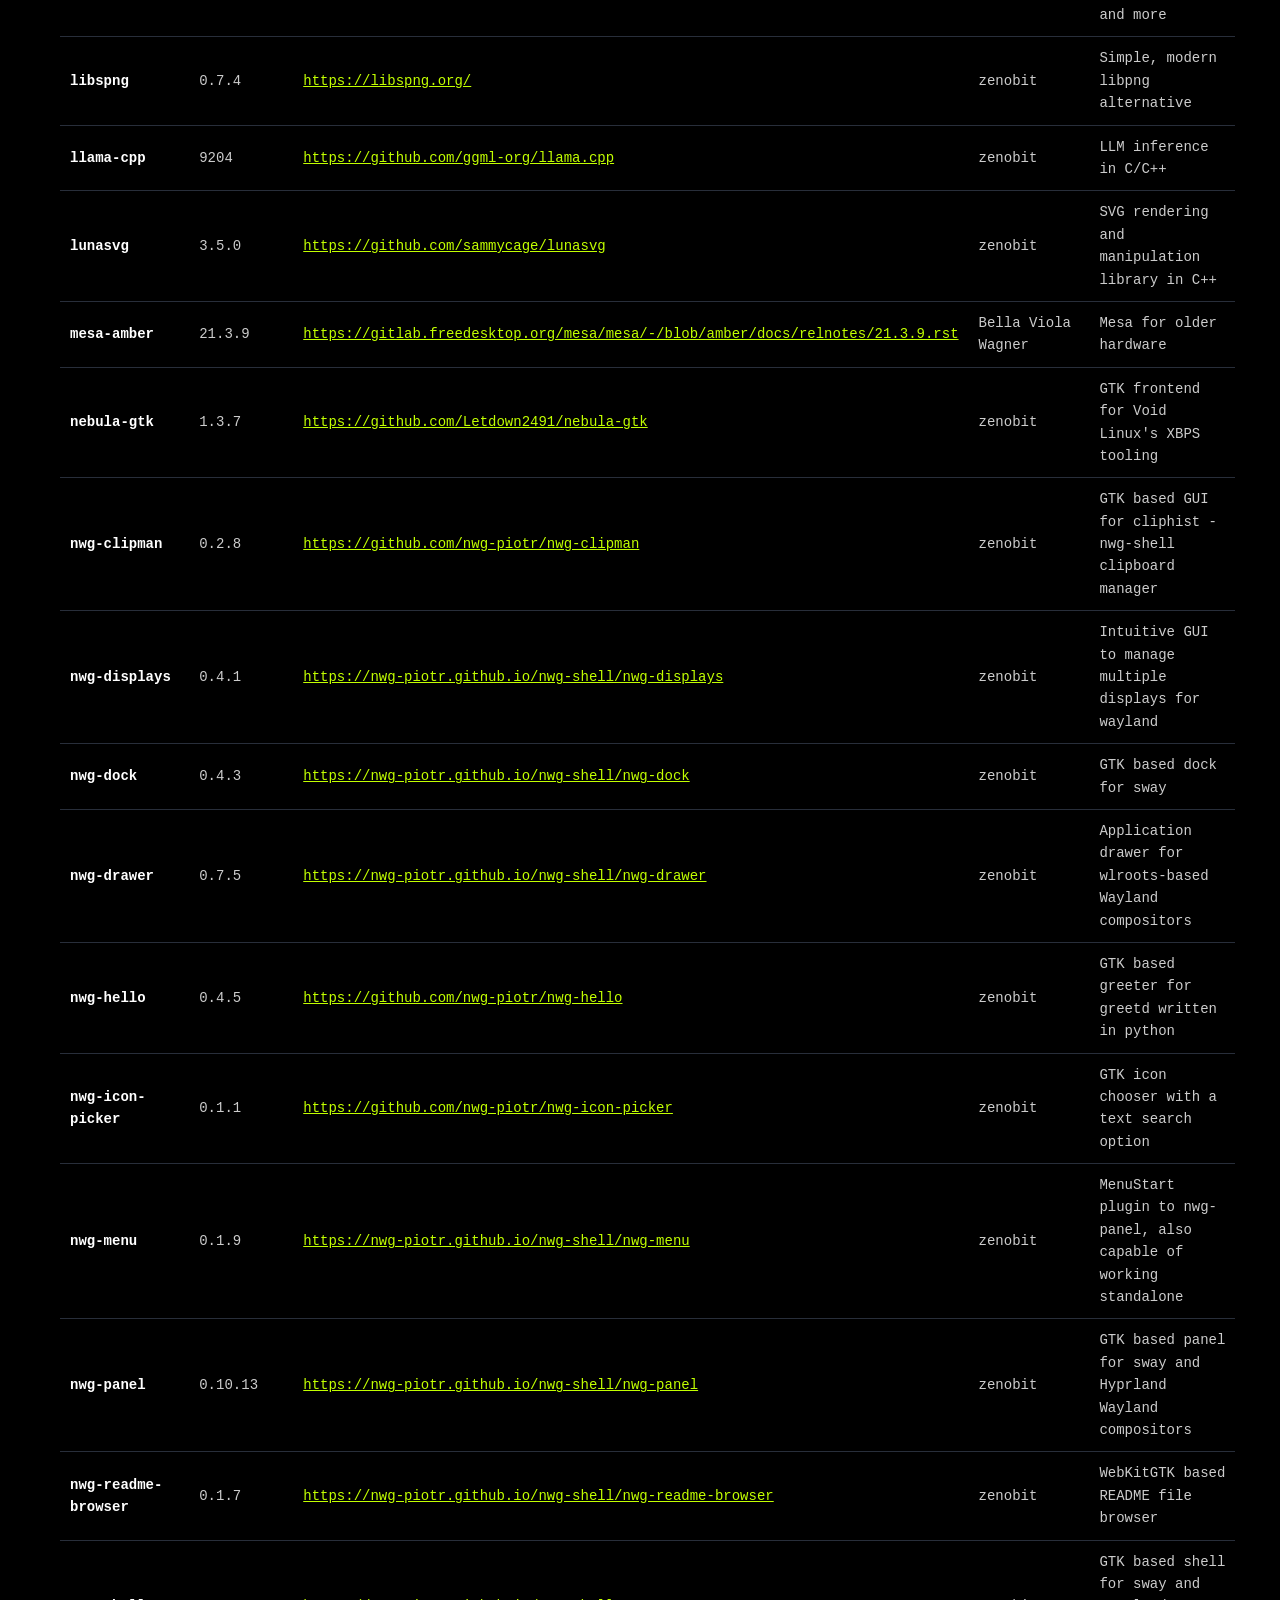
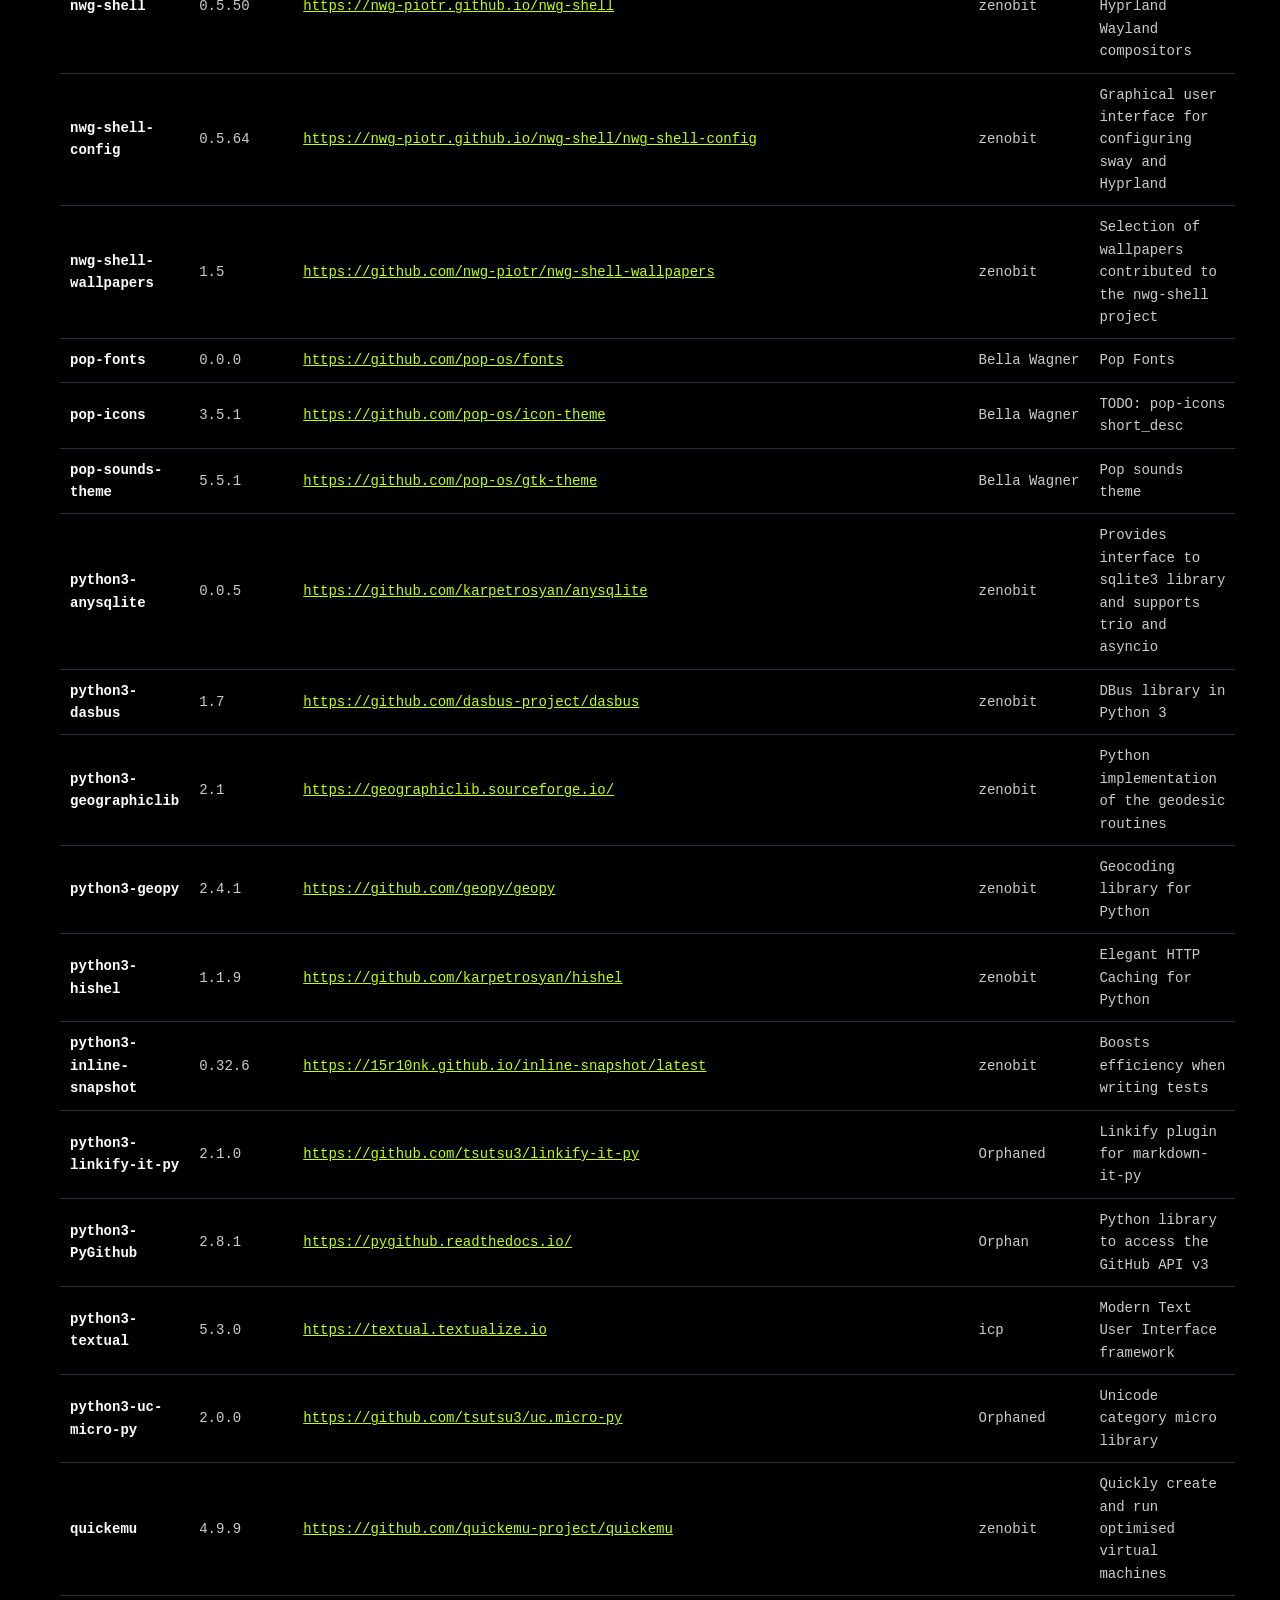
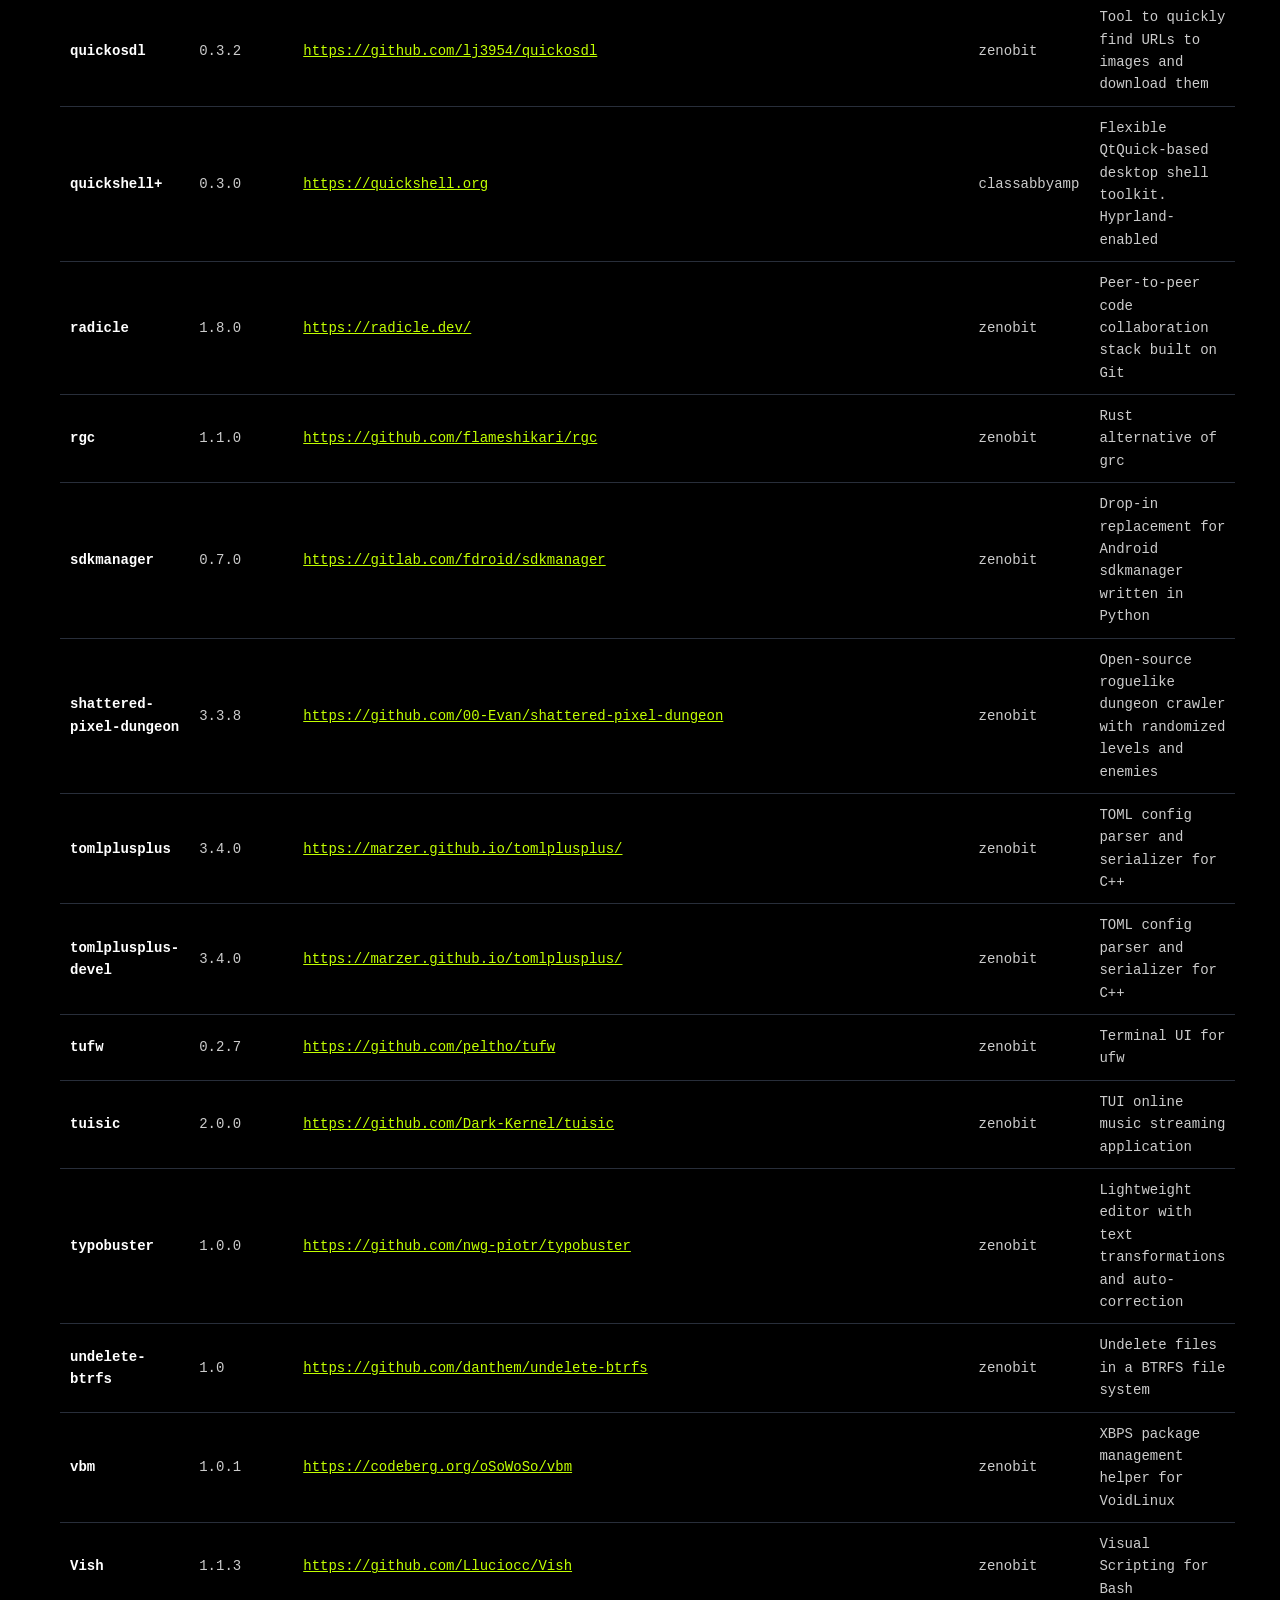
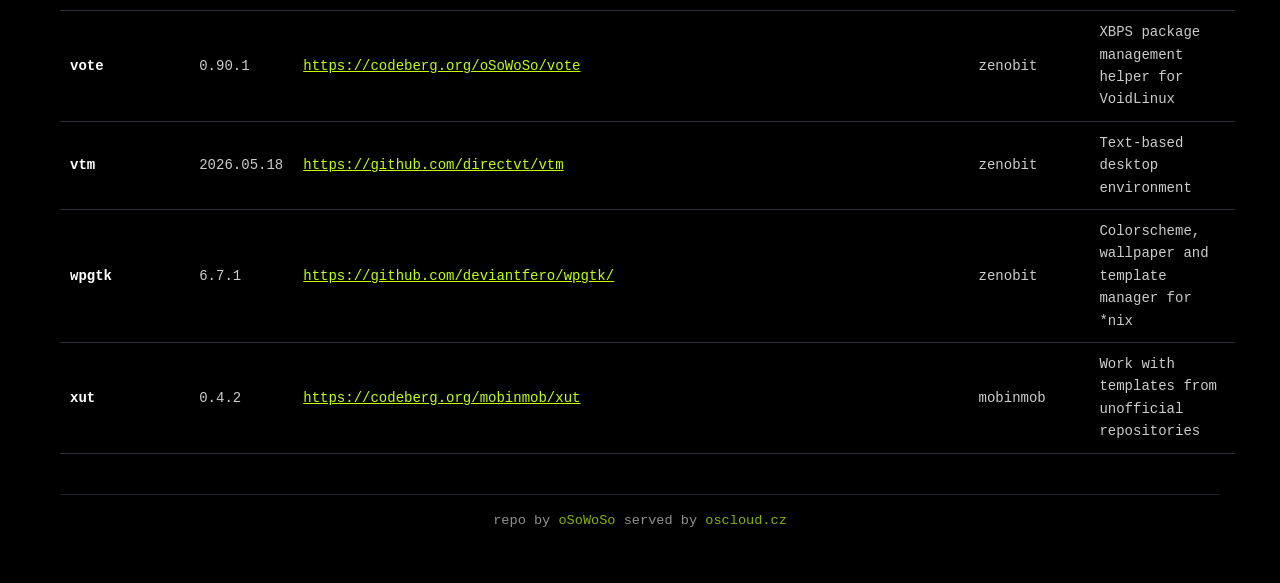
==== commit 013de0a4: "Deploy: 2026-05-20 07:22 UTC" ====
--- a/aarch64-musl/index.html
+++ b/aarch64-musl/index.html
@@ -8,7 +8,6 @@
   <link rel="icon" href="../favicon.ico" />
 </head>
 <body>
-<button class="theme-toggle" onclick="toggleTheme()">🌓</button>
 <script>
   function toggleTheme(){
     const html=document.documentElement;
@@ -25,11 +24,13 @@
 <nav><ul>
   <li><a href="https://osowoso.org">oSoWoSo</a></li>
   <li><a href="../index.html">Home</a></li>
-  <li><a href="../x86_64-glibc/">x86_64-glibc</a></li>
+  <li><a href="../x86_64/">x86_64</a></li>
   <li><a href="../x86_64-musl/">x86_64-musl</a></li>
-  <li><a href="../aarch64-glibc/">aarch64-glibc</a></li>
+  <li><a href="../aarch64/">aarch64</a></li>
   <li><a href="." class="active">aarch64-musl</a></li>
-  <li><a href="https://github.com/oSoWoSo/Void_Community_Repository">&#x2934; source</a></li>
+  <li><a href="https://codeberg.org/osowoso/oco">&#x2934; source</a></li>
+  <li><a href="https://github.com/oSoWoSo/Void_Community_Repository">CI</a></li>
+  <li class="nav-toggle"><button class="theme-toggle" onclick="toggleTheme()">🌓</button></li>
 </ul></nav>
 <header id="title-block-header">
 <h1 class="title">Void Community Repository</h1>
@@ -53,60 +54,257 @@
   <th>package</th><th>version</th><th>homepage</th><th>maintainer</th><th>description</th>
 </tr></thead>
 <tbody>
-<tr><td><strong>Vish</strong></td><td>1.1.2</td><td><a href="https://github.com/Lluciocc/Vish">https://github.com/Lluciocc/Vish</a></td><td>zenobit</td><td>Visual Scripting for Bash</td></tr>
-<tr><td><strong>aquamarine</strong></td><td>0.9.5</td><td><a href="https://github.com/hyprwm/aquamarine">https://github.com/hyprwm/aquamarine</a></td><td>zenobit</td><td>Aquamarine is a very light linux rendering backend library</td></tr>
-<tr><td><strong>brow6el</strong></td><td>0.3.4</td><td><a href="https://codeberg.org/janantos/brow6el">https://codeberg.org/janantos/brow6el</a></td><td>zenobit</td><td>Minimalistic graphical terminal web browser using sixels</td></tr>
+<tr><td><strong>aquamarine</strong></td><td>0.11.0</td><td><a href="https://github.com/hyprwm/aquamarine">https://github.com/hyprwm/aquamarine</a></td><td>zenobit</td><td>Aquamarine is a very light linux rendering backend library</td></tr>
 <tr><td><strong>btrfs-progs</strong></td><td>6.17.1</td><td><a href="https://btrfs.wiki.kernel.org/index.php/Main_Page">https://btrfs.wiki.kernel.org/index.php/Main_Page</a></td><td>Enno Boland</td><td>Btrfs filesystem utilities</td></tr>
+<tr><td><strong>candy-icons-git</strong></td><td>0.11.1</td><td><a href="https://www.opendesktop.org/p/1305251/">https://www.opendesktop.org/p/1305251/</a></td><td>Trve_AY</td><td>Sweet gradient icons, sweet rainbow folders included</td></tr>
+<tr><td><strong>clitest</strong></td><td>0.5.0</td><td><a href="https://github.com/aureliojargas/clitest">https://github.com/aureliojargas/clitest</a></td><td>zenobit</td><td>Command Line Tester</td></tr>
 <tr><td><strong>corekeyboard</strong></td><td>5.0.1</td><td><a href="https://gitlab.com/cubocore/coreapps/corekeyboard">https://gitlab.com/cubocore/coreapps/corekeyboard</a></td><td>zenobit</td><td>X11 based virtual keyboard for C Suite</td></tr>
+<tr><td><strong>cosmic-icons</strong></td><td>1.0.13</td><td><a href="https://github.com/pop-os/cosmic-icons">https://github.com/pop-os/cosmic-icons</a></td><td>Bella Viola Wagner</td><td>COSMIC Icon Package</td></tr>
+<tr><td><strong>cosmic-wallpapers</strong></td><td>1.0.0</td><td><a href="https://github.com/pop-os/cosmic-wallpapers">https://github.com/pop-os/cosmic-wallpapers</a></td><td>Bella Viola Wagner</td><td>COSMIC wallpaper collection</td></tr>
+<tr><td><strong>crush</strong></td><td>0.70.0</td><td><a href="https://github.com/charmbracelet/crush">https://github.com/charmbracelet/crush</a></td><td>zenobit</td><td>Glamourous AI coding agent for your favourite terminal</td></tr>
+<tr><td><strong>cwal</strong></td><td>0.8.5</td><td><a href="https://github.com/nitinbhat972/cwal">https://github.com/nitinbhat972/cwal</a></td><td>zenobit</td><td>Blazing-fast pywal-like color palette generator written in C</td></tr>
+<tr><td><strong>dashy</strong></td><td>4.1.5</td><td><a href="https://github.com/Lissy93/dashy">https://github.com/Lissy93/dashy</a></td><td>zenobit</td><td>Self-hostable personal dashboard</td></tr>
+<tr><td><strong>desktop-tui</strong></td><td>0.3.2</td><td><a href="https://github.com/Julien-cpsn/desktop-tui">https://github.com/Julien-cpsn/desktop-tui</a></td><td>zenobit</td><td>Desktop environment without graphics</td></tr>
+<tr><td><strong>distrobox</strong></td><td>1.8.2.5</td><td><a href="https://distrobox.it/">https://distrobox.it/</a></td><td>zenobit</td><td>Podman/Docker wrapper to use any linux distribution in your terminal</td></tr>
 <tr><td><strong>drako</strong></td><td>0.2.10</td><td><a href="https://github.com/lucky7xz/drako">https://github.com/lucky7xz/drako</a></td><td>zenobit</td><td>TUI-Deck launcher transform your terminal into grid-based command center</td></tr>
-<tr><td><strong>gh-lazy</strong></td><td>0.6.4</td><td><a href="https://github.com/gizmo385/gh-lazy">https://github.com/gizmo385/gh-lazy</a></td><td>zenobit</td><td>Terminal UI for interacting with GitHub</td></tr>
-<tr><td><strong>glaze</strong></td><td>6.0.3</td><td><a href="https://github.com/stephenberry/glaze">https://github.com/stephenberry/glaze</a></td><td>zenobit</td><td>Extremely fast, in memory, JSON and interface library for modern C++</td></tr>
+<tr><td><strong>forgejo-runner</strong></td><td>12.10.1</td><td><a href="https://code.forgejo.org/forgejo/runner">https://code.forgejo.org/forgejo/runner</a></td><td>zenobit</td><td>Continuous integration for Forgejo</td></tr>
+<tr><td><strong>ftxui</strong></td><td>6.1.9</td><td><a href="https://github.com/ArthurSonzogni/FTXUI">https://github.com/ArthurSonzogni/FTXUI</a></td><td>zenobit</td><td>C++ Functional Terminal User Interface</td></tr>
+<tr><td><strong>ftxui-devel</strong></td><td>6.1.9</td><td><a href="https://github.com/ArthurSonzogni/FTXUI">https://github.com/ArthurSonzogni/FTXUI</a></td><td>zenobit</td><td>C++ Functional Terminal User Interface</td></tr>
+<tr><td><strong>gama</strong></td><td>1.2.1</td><td><a href="https://github.com/termkit/gama">https://github.com/termkit/gama</a></td><td>zenobit</td><td>Manage your GitHub Actions from Terminal with great UI</td></tr>
+<tr><td><strong>gh-dash</strong></td><td>4.24.0</td><td><a href="https://github.com/dlvhdr/gh-dash">https://github.com/dlvhdr/gh-dash</a></td><td>zenobit</td><td>Rich terminal UI for GitHub that doesn't break your flow</td></tr>
+<tr><td><strong>gh-lazy</strong></td><td>0.6.6</td><td><a href="https://github.com/gizmo385/gh-lazy">https://github.com/gizmo385/gh-lazy</a></td><td>zenobit</td><td>Terminal UI for interacting with GitHub</td></tr>
+<tr><td><strong>glaze</strong></td><td>7.6.0</td><td><a href="https://github.com/stephenberry/glaze">https://github.com/stephenberry/glaze</a></td><td>zenobit</td><td>Extremely fast, in memory, serialization, reflection, and RPC library</td></tr>
 <tr><td><strong>gofer</strong></td><td>0.2.0</td><td><a href="https://codeberg.org/JakeAtLinux/Gofer">https://codeberg.org/JakeAtLinux/Gofer</a></td><td>zenobit</td><td>Fast, minimal application launcher written in pure Go. Supports both Way</td></tr>
+<tr><td><strong>gradle</strong></td><td>9.5.0</td><td><a href="https://gradle.org/">https://gradle.org/</a></td><td>Bnyro</td><td>Build system for Java/C/C++ software</td></tr>
+<tr><td><strong>gum-panel</strong></td><td>0.17.0.003</td><td><a href="https://codeberg.org/oSoWoSo/gum">https://codeberg.org/oSoWoSo/gum</a></td><td>zenobit</td><td>Modified version of gum with panel support</td></tr>
 <tr><td><strong>hyprcursor</strong></td><td>0.1.13</td><td><a href="https://github.com/hyprwm/hyprcursor">https://github.com/hyprwm/hyprcursor</a></td><td>zenobit</td><td>Hyprland cursor format, library and utilities</td></tr>
-<tr><td><strong>hyprdynamicmonitors</strong></td><td>1.3.5</td><td><a href="https://github.com/fiffeek/hyprdynamicmonitors">https://github.com/fiffeek/hyprdynamicmonitors</a></td><td>zenobit</td><td>Hyprland configuration based on connected displays, power and lid state</td></tr>
 <tr><td><strong>hyprgraphics</strong></td><td>0.3.0</td><td><a href="https://github.com/hyprwm/hyprgraphics">https://github.com/hyprwm/hyprgraphics</a></td><td>zenobit</td><td>Hyprland graphics resources and utilities</td></tr>
-<tr><td><strong>hypridle</strong></td><td>0.1.7</td><td><a href="https://github.com/hyprwm/hypridle">https://github.com/hyprwm/hypridle</a></td><td>zenobit</td><td>Hyprland's idle daemon</td></tr>
-<tr><td><strong>hyprland-guiutils</strong></td><td>0.1.0</td><td><a href="https://github.com/hyprwm/hyprland-guiutils">https://github.com/hyprwm/hyprland-guiutils</a></td><td>zenobit</td><td>Qt/QML utility apps for Hyprland</td></tr>
 <tr><td><strong>hyprland-protocols</strong></td><td>0.7.0</td><td><a href="https://github.com/hyprwm/hyprland-protocols">https://github.com/hyprwm/hyprland-protocols</a></td><td>zenobit</td><td>Wayland protocol extensions for Hyprland</td></tr>
-<tr><td><strong>hyprland-qt-support</strong></td><td>0.1.0</td><td><a href="https://github.com/hyprwm/hyprland-qt-support">https://github.com/hyprwm/hyprland-qt-support</a></td><td>zenobit</td><td>QML style provider for Hypr* QT apps</td></tr>
-<tr><td><strong>hyprland</strong></td><td>0.52.1</td><td><a href="https://hyprland.org/">https://hyprland.org/</a></td><td>zenobit</td><td>Dynamic tiling Wayland compositor that doesn't sacrifice on its looks</td></tr>
-<tr><td><strong>hyprlang</strong></td><td>0.6.4</td><td><a href="https://github.com/hyprwm/hyprlang">https://github.com/hyprwm/hyprlang</a></td><td>zenobit</td><td>Official implementation library for the hypr config language</td></tr>
-<tr><td><strong>hyprlock</strong></td><td>0.9.2</td><td><a href="https://github.com/hyprwm/hyprlock">https://github.com/hyprwm/hyprlock</a></td><td>zenobit</td><td>Hyprland's GPU-accelerated screen locking utility</td></tr>
+<tr><td><strong>hyprlang</strong></td><td>0.6.8</td><td><a href="https://github.com/hyprwm/hyprlang">https://github.com/hyprwm/hyprlang</a></td><td>zenobit</td><td>Official implementation library for the hypr config language</td></tr>
+<tr><td><strong>hyprmoncfg</strong></td><td>1.4.2</td><td><a href="https://github.com/crmne/hyprmoncfg/">https://github.com/crmne/hyprmoncfg/</a></td><td>zenobit</td><td>Terminal-first monitor configurator and daemon for Hyprland</td></tr>
 <tr><td><strong>hyprpaper</strong></td><td>0.7.6</td><td><a href="https://github.com/hyprwm/hyprpaper">https://github.com/hyprwm/hyprpaper</a></td><td>zenobit</td><td>Fast wallpaper utility for wlroots compositors with IPC controls</td></tr>
-<tr><td><strong>hyprpicker</strong></td><td>0.4.5</td><td><a href="https://github.com/hyprwm/hyprpicker">https://github.com/hyprwm/hyprpicker</a></td><td>RAR27</td><td>Wlroots-compatible Wayland color picker that does not suck</td></tr>
-<tr><td><strong>hyprpolkitagent</strong></td><td>0.1.3</td><td><a href="https://github.com/hyprwm/hyprpolkitagent">https://github.com/hyprwm/hyprpolkitagent</a></td><td>zenobit</td><td>Simple polkit authentication agent for Hyprland, written in QT/QML</td></tr>
+<tr><td><strong>hyprpicker</strong></td><td>0.4.7</td><td><a href="https://github.com/hyprwm/hyprpicker">https://github.com/hyprwm/hyprpicker</a></td><td>zenobit</td><td>Wlroots-compatible Wayland color picker that does not suck</td></tr>
 <tr><td><strong>hyprsunset</strong></td><td>0.3.3</td><td><a href="https://github.com/hyprwm/hyprsunset">https://github.com/hyprwm/hyprsunset</a></td><td>zenobit</td><td>Application to enable a blue-light filter on Hyprland</td></tr>
-<tr><td><strong>hyprsysteminfo</strong></td><td>0.1.3</td><td><a href="https://github.com/hyprwm/hyprsysteminfo">https://github.com/hyprwm/hyprsysteminfo</a></td><td>zenobit</td><td>Tiny qt6/qml application to display system informations</td></tr>
-<tr><td><strong>hyprtoolkit</strong></td><td>0.3.0</td><td><a href="https://github.com/hyprwm/hyprtoolkit">https://github.com/hyprwm/hyprtoolkit</a></td><td>zenobit</td><td>Modern C++ Wayland-native GUI toolkit</td></tr>
-<tr><td><strong>hyprutils</strong></td><td>0.10.2</td><td><a href="https://github.com/hyprwm/hyprutils">https://github.com/hyprwm/hyprutils</a></td><td>zenobit</td><td>Hyprland utilities library used across the ecosystem</td></tr>
+<tr><td><strong>hyprutils</strong></td><td>0.13.1</td><td><a href="https://github.com/hyprwm/hyprutils">https://github.com/hyprwm/hyprutils</a></td><td>zenobit</td><td>Hyprland utilities library used across the ecosystem</td></tr>
 <tr><td><strong>hyprwayland-scanner</strong></td><td>0.4.5</td><td><a href="https://github.com/hyprwm/hyprwayland-scanner">https://github.com/hyprwm/hyprwayland-scanner</a></td><td>zenobit</td><td>Hyprland's implementation of wayland-scanner</td></tr>
+<tr><td><strong>kairo</strong></td><td>1.6.4</td><td><a href="https://github.com/programmersd21/kairo">https://github.com/programmersd21/kairo</a></td><td>nerdyslacker</td><td>Fast, keyboard-first terminal task manager</td></tr>
+<tr><td><strong>kew</strong></td><td>4.0.0</td><td><a href="https://codeberg.org/ravachol/kew">https://codeberg.org/ravachol/kew</a></td><td>Mihail Ivanchev</td><td>Command-line music player</td></tr>
 <tr><td><strong>libcprime</strong></td><td>5.0.1</td><td><a href="https://gitlab.com/cubocore/libcprime">https://gitlab.com/cubocore/libcprime</a></td><td>zenobit</td><td>Library for bookmarking, saving activities, sharing files and more</td></tr>
 <tr><td><strong>libspng</strong></td><td>0.7.4</td><td><a href="https://libspng.org/">https://libspng.org/</a></td><td>zenobit</td><td>Simple, modern libpng alternative</td></tr>
-<tr><td><strong>linuxcommandlibrary</strong></td><td>3.3.1</td><td><a href="http://linuxcommandlibrary.com/">http://linuxcommandlibrary.com/</a></td><td>zenobit</td><td>Linux reference app with basics, tips and formatted man pages</td></tr>
+<tr><td><strong>llama-cpp</strong></td><td>9204</td><td><a href="https://github.com/ggml-org/llama.cpp">https://github.com/ggml-org/llama.cpp</a></td><td>zenobit</td><td>LLM inference in C/C++</td></tr>
 <tr><td><strong>lunasvg</strong></td><td>3.5.0</td><td><a href="https://github.com/sammycage/lunasvg">https://github.com/sammycage/lunasvg</a></td><td>zenobit</td><td>SVG rendering and manipulation library in C++</td></tr>
-<tr><td><strong>nebula-gtk</strong></td><td>1.3.7</td><td><a href="https://github.com/Letdown2491/nebula-gtk">https://github.com/Letdown2491/nebula-gtk</a></td><td>Letdown2491</td><td>GTK frontend for Void Linux's XBPS tooling</td></tr>
-<tr><td><strong>python3-PyGithub</strong></td><td>2.8.1</td><td><a href="https://pygithub.readthedocs.io/">https://pygithub.readthedocs.io/</a></td><td>Orphan</td><td>Python library to access the GitHub API v3</td></tr>
-<tr><td><strong>python3-anysqlite</strong></td><td>0.0.5</td><td><a href="https://github.com/karpetrosyan/anysqlite">https://github.com/karpetrosyan/anysqlite</a></td><td>zenobit</td><td>sqlite3 for asyncio and trio</td></tr>
+<tr><td><strong>mesa-amber</strong></td><td>21.3.9</td><td><a href="https://gitlab.freedesktop.org/mesa/mesa/-/blob/amber/docs/relnotes/21.3.9.rst">https://gitlab.freedesktop.org/mesa/mesa/-/blob/amber/docs/relnotes/21.3.9.rst</a></td><td>Bella Viola Wagner</td><td>Mesa for older hardware</td></tr>
+<tr><td><strong>nebula-gtk</strong></td><td>1.3.7</td><td><a href="https://github.com/Letdown2491/nebula-gtk">https://github.com/Letdown2491/nebula-gtk</a></td><td>zenobit</td><td>GTK frontend for Void Linux's XBPS tooling</td></tr>
+<tr><td><strong>nwg-clipman</strong></td><td>0.2.8</td><td><a href="https://github.com/nwg-piotr/nwg-clipman">https://github.com/nwg-piotr/nwg-clipman</a></td><td>zenobit</td><td>GTK based GUI for cliphist - nwg-shell clipboard manager</td></tr>
+<tr><td><strong>nwg-displays</strong></td><td>0.4.1</td><td><a href="https://nwg-piotr.github.io/nwg-shell/nwg-displays">https://nwg-piotr.github.io/nwg-shell/nwg-displays</a></td><td>zenobit</td><td>Intuitive GUI to manage multiple displays for wayland</td></tr>
+<tr><td><strong>nwg-dock</strong></td><td>0.4.3</td><td><a href="https://nwg-piotr.github.io/nwg-shell/nwg-dock">https://nwg-piotr.github.io/nwg-shell/nwg-dock</a></td><td>zenobit</td><td>GTK based dock for sway</td></tr>
+<tr><td><strong>nwg-drawer</strong></td><td>0.7.5</td><td><a href="https://nwg-piotr.github.io/nwg-shell/nwg-drawer">https://nwg-piotr.github.io/nwg-shell/nwg-drawer</a></td><td>zenobit</td><td>Application drawer for wlroots-based Wayland compositors</td></tr>
+<tr><td><strong>nwg-hello</strong></td><td>0.4.5</td><td><a href="https://github.com/nwg-piotr/nwg-hello">https://github.com/nwg-piotr/nwg-hello</a></td><td>zenobit</td><td>GTK based greeter for greetd written in python</td></tr>
+<tr><td><strong>nwg-icon-picker</strong></td><td>0.1.1</td><td><a href="https://github.com/nwg-piotr/nwg-icon-picker">https://github.com/nwg-piotr/nwg-icon-picker</a></td><td>zenobit</td><td>GTK icon chooser with a text search option</td></tr>
+<tr><td><strong>nwg-menu</strong></td><td>0.1.9</td><td><a href="https://nwg-piotr.github.io/nwg-shell/nwg-menu">https://nwg-piotr.github.io/nwg-shell/nwg-menu</a></td><td>zenobit</td><td>MenuStart plugin to nwg-panel, also capable of working standalone</td></tr>
+<tr><td><strong>nwg-panel</strong></td><td>0.10.13</td><td><a href="https://nwg-piotr.github.io/nwg-shell/nwg-panel">https://nwg-piotr.github.io/nwg-shell/nwg-panel</a></td><td>zenobit</td><td>GTK based panel for sway and Hyprland Wayland compositors</td></tr>
+<tr><td><strong>nwg-readme-browser</strong></td><td>0.1.7</td><td><a href="https://nwg-piotr.github.io/nwg-shell/nwg-readme-browser">https://nwg-piotr.github.io/nwg-shell/nwg-readme-browser</a></td><td>zenobit</td><td>WebKitGTK based README file browser</td></tr>
+<tr><td><strong>nwg-shell</strong></td><td>0.5.50</td><td><a href="https://nwg-piotr.github.io/nwg-shell">https://nwg-piotr.github.io/nwg-shell</a></td><td>zenobit</td><td>GTK based shell for sway and Hyprland Wayland compositors</td></tr>
+<tr><td><strong>nwg-shell-config</strong></td><td>0.5.64</td><td><a href="https://nwg-piotr.github.io/nwg-shell/nwg-shell-config">https://nwg-piotr.github.io/nwg-shell/nwg-shell-config</a></td><td>zenobit</td><td>Graphical user interface for configuring sway and Hyprland</td></tr>
+<tr><td><strong>nwg-shell-wallpapers</strong></td><td>1.5</td><td><a href="https://github.com/nwg-piotr/nwg-shell-wallpapers">https://github.com/nwg-piotr/nwg-shell-wallpapers</a></td><td>zenobit</td><td>Selection of wallpapers contributed to the nwg-shell project</td></tr>
+<tr><td><strong>pop-fonts</strong></td><td>0.0.0</td><td><a href="https://github.com/pop-os/fonts">https://github.com/pop-os/fonts</a></td><td>Bella Wagner</td><td>Pop Fonts</td></tr>
+<tr><td><strong>pop-icons</strong></td><td>3.5.1</td><td><a href="https://github.com/pop-os/icon-theme">https://github.com/pop-os/icon-theme</a></td><td>Bella Wagner</td><td>TODO: pop-icons short_desc</td></tr>
+<tr><td><strong>pop-sounds-theme</strong></td><td>5.5.1</td><td><a href="https://github.com/pop-os/gtk-theme">https://github.com/pop-os/gtk-theme</a></td><td>Bella Wagner</td><td>Pop sounds theme</td></tr>
+<tr><td><strong>python3-anysqlite</strong></td><td>0.0.5</td><td><a href="https://github.com/karpetrosyan/anysqlite">https://github.com/karpetrosyan/anysqlite</a></td><td>zenobit</td><td>Provides interface to sqlite3 library and supports trio and asyncio</td></tr>
+<tr><td><strong>python3-dasbus</strong></td><td>1.7</td><td><a href="https://github.com/dasbus-project/dasbus">https://github.com/dasbus-project/dasbus</a></td><td>zenobit</td><td>DBus library in Python 3</td></tr>
+<tr><td><strong>python3-geographiclib</strong></td><td>2.1</td><td><a href="https://geographiclib.sourceforge.io/">https://geographiclib.sourceforge.io/</a></td><td>zenobit</td><td>Python implementation of the geodesic routines</td></tr>
+<tr><td><strong>python3-geopy</strong></td><td>2.4.1</td><td><a href="https://github.com/geopy/geopy">https://github.com/geopy/geopy</a></td><td>zenobit</td><td>Geocoding library for Python</td></tr>
 <tr><td><strong>python3-hishel</strong></td><td>1.1.9</td><td><a href="https://github.com/karpetrosyan/hishel">https://github.com/karpetrosyan/hishel</a></td><td>zenobit</td><td> Elegant HTTP Caching for Python</td></tr>
 <tr><td><strong>python3-inline-snapshot</strong></td><td>0.32.6</td><td><a href="https://15r10nk.github.io/inline-snapshot/latest">https://15r10nk.github.io/inline-snapshot/latest</a></td><td>zenobit</td><td>Boosts efficiency when writing tests</td></tr>
 <tr><td><strong>python3-linkify-it-py</strong></td><td>2.1.0</td><td><a href="https://github.com/tsutsu3/linkify-it-py">https://github.com/tsutsu3/linkify-it-py</a></td><td>Orphaned</td><td>Linkify plugin for markdown-it-py</td></tr>
+<tr><td><strong>python3-PyGithub</strong></td><td>2.8.1</td><td><a href="https://pygithub.readthedocs.io/">https://pygithub.readthedocs.io/</a></td><td>Orphan</td><td>Python library to access the GitHub API v3</td></tr>
 <tr><td><strong>python3-textual</strong></td><td>5.3.0</td><td><a href="https://textual.textualize.io">https://textual.textualize.io</a></td><td>icp</td><td>Modern Text User Interface framework</td></tr>
 <tr><td><strong>python3-uc-micro-py</strong></td><td>2.0.0</td><td><a href="https://github.com/tsutsu3/uc.micro-py">https://github.com/tsutsu3/uc.micro-py</a></td><td>Orphaned</td><td>Unicode category micro library</td></tr>
 <tr><td><strong>quickemu</strong></td><td>4.9.9</td><td><a href="https://github.com/quickemu-project/quickemu">https://github.com/quickemu-project/quickemu</a></td><td>zenobit</td><td>Quickly create and run optimised virtual machines</td></tr>
+<tr><td><strong>quickosdl</strong></td><td>0.3.2</td><td><a href="https://github.com/lj3954/quickosdl">https://github.com/lj3954/quickosdl</a></td><td>zenobit</td><td>Tool to quickly find URLs to images and download them</td></tr>
+<tr><td><strong>quickshell+</strong></td><td>0.3.0</td><td><a href="https://quickshell.org">https://quickshell.org</a></td><td>classabbyamp</td><td>Flexible QtQuick-based desktop shell toolkit. Hyprland-enabled</td></tr>
+<tr><td><strong>radicle</strong></td><td>1.8.0</td><td><a href="https://radicle.dev/">https://radicle.dev/</a></td><td>zenobit</td><td>Peer-to-peer code collaboration stack built on Git</td></tr>
 <tr><td><strong>rgc</strong></td><td>1.1.0</td><td><a href="https://github.com/flameshikari/rgc">https://github.com/flameshikari/rgc</a></td><td>zenobit</td><td>Rust alternative of grc</td></tr>
-<tr><td><strong>runkit</strong></td><td>1.4.0</td><td><a href="https://github.com/Letdown2491/runkit">https://github.com/Letdown2491/runkit</a></td><td>zenobit</td><td>Graphical manager for runit services</td></tr>
-<tr><td><strong>sdbus-cpp</strong></td><td>2.1.0</td><td><a href="https://github.com/Kistler-Group/sdbus-cpp">https://github.com/Kistler-Group/sdbus-cpp</a></td><td>zenobit</td><td>High-level C++ D-Bus library to provide API in modern C++</td></tr>
-<tr><td><strong>shattered-pixel-dungeon</strong></td><td>3.2.5</td><td><a href="https://github.com/00-Evan/shattered-pixel-dungeon">https://github.com/00-Evan/shattered-pixel-dungeon</a></td><td>Mihail Ivanchev</td><td>Open-source roguelike dungeon crawler with randomized levels and enemies</td></tr>
-<tr><td><strong>tdf</strong></td><td>0.5.0</td><td><a href="https://github.com/itsjunetime/tdf">https://github.com/itsjunetime/tdf</a></td><td>zenobit</td><td>TUI PDF viewer</td></tr>
-<tr><td><strong>tomlplusplus</strong></td><td>3.4.0</td><td><a href="https://marzer.github.io/tomlplusplus/">https://marzer.github.io/tomlplusplus/</a></td><td>zenobit</td><td>Header-only TOML config file parser and serializer for C++17</td></tr>
+<tr><td><strong>sdkmanager</strong></td><td>0.7.0</td><td><a href="https://gitlab.com/fdroid/sdkmanager">https://gitlab.com/fdroid/sdkmanager</a></td><td>zenobit</td><td>Drop-in replacement for Android sdkmanager written in Python</td></tr>
+<tr><td><strong>shattered-pixel-dungeon</strong></td><td>3.3.8</td><td><a href="https://github.com/00-Evan/shattered-pixel-dungeon">https://github.com/00-Evan/shattered-pixel-dungeon</a></td><td>zenobit</td><td>Open-source roguelike dungeon crawler with randomized levels and enemies</td></tr>
+<tr><td><strong>tomlplusplus</strong></td><td>3.4.0</td><td><a href="https://marzer.github.io/tomlplusplus/">https://marzer.github.io/tomlplusplus/</a></td><td>zenobit</td><td>TOML config parser and serializer for C++</td></tr>
+<tr><td><strong>tomlplusplus-devel</strong></td><td>3.4.0</td><td><a href="https://marzer.github.io/tomlplusplus/">https://marzer.github.io/tomlplusplus/</a></td><td>zenobit</td><td>TOML config parser and serializer for C++</td></tr>
+<tr><td><strong>tufw</strong></td><td>0.2.7</td><td><a href="https://github.com/peltho/tufw">https://github.com/peltho/tufw</a></td><td>zenobit</td><td>Terminal UI for ufw</td></tr>
+<tr><td><strong>tuisic</strong></td><td>2.0.0</td><td><a href="https://github.com/Dark-Kernel/tuisic">https://github.com/Dark-Kernel/tuisic</a></td><td>zenobit</td><td>TUI online music streaming application</td></tr>
+<tr><td><strong>typobuster</strong></td><td>1.0.0</td><td><a href="https://github.com/nwg-piotr/typobuster">https://github.com/nwg-piotr/typobuster</a></td><td>zenobit</td><td>Lightweight editor with text transformations and auto-correction</td></tr>
+<tr><td><strong>undelete-btrfs</strong></td><td>1.0</td><td><a href="https://github.com/danthem/undelete-btrfs">https://github.com/danthem/undelete-btrfs</a></td><td>zenobit</td><td>Undelete files in a BTRFS file system</td></tr>
 <tr><td><strong>vbm</strong></td><td>1.0.1</td><td><a href="https://codeberg.org/oSoWoSo/vbm">https://codeberg.org/oSoWoSo/vbm</a></td><td>zenobit</td><td>XBPS package management helper for VoidLinux</td></tr>
-<tr><td><strong>vtm</strong></td><td>2026.05.01</td><td><a href="https://github.com/directvt/vtm">https://github.com/directvt/vtm</a></td><td>zenobit</td><td>Text-based desktop environment</td></tr>
-<tr><td><strong>xdg-desktop-portal-hyprland</strong></td><td>1.3.11</td><td><a href="https://github.com/hyprwm/xdg-desktop-portal-hyprland">https://github.com/hyprwm/xdg-desktop-portal-hyprland</a></td><td>zenobit</td><td>Backend of xdg-desktop-portal for Hyprland</td></tr>
-<tr><td><strong>zig</strong></td><td>0.14.1</td><td><a href="https://ziglang.org">https://ziglang.org</a></td><td>Orphaned</td><td>Programming language designed for robustness, optimality, and clarity</td></tr>
+<tr><td><strong>Vish</strong></td><td>1.1.3</td><td><a href="https://github.com/Lluciocc/Vish">https://github.com/Lluciocc/Vish</a></td><td>zenobit</td><td>Visual Scripting for Bash</td></tr>
+<tr><td><strong>vote</strong></td><td>0.90.1</td><td><a href="https://codeberg.org/oSoWoSo/vote">https://codeberg.org/oSoWoSo/vote</a></td><td>zenobit</td><td>XBPS package management helper for VoidLinux</td></tr>
+<tr><td><strong>vtm</strong></td><td>2026.05.18</td><td><a href="https://github.com/directvt/vtm">https://github.com/directvt/vtm</a></td><td>zenobit</td><td>Text-based desktop environment</td></tr>
+<tr><td><strong>wpgtk</strong></td><td>6.7.1</td><td><a href="https://github.com/deviantfero/wpgtk/">https://github.com/deviantfero/wpgtk/</a></td><td>zenobit</td><td>Colorscheme, wallpaper and template manager for *nix</td></tr>
+<tr><td><strong>xut</strong></td><td>0.4.2</td><td><a href="https://codeberg.org/mobinmob/xut">https://codeberg.org/mobinmob/xut</a></td><td>mobinmob</td><td>Work with templates from unofficial repositories</td></tr>
 </tbody>
 </table>
 <footer>
   <p>repo by <a href="https://osowoso.org">oSoWoSo</a> served by <a href="https://oscloud.cz">oscloud.cz</a></p>
 </footer>
+<script>
+(function () {
+  function hexToRgb(hex) {
+    hex = hex.trim().replace(/^#/, '');
+    if (hex.length === 3) hex = hex.split('').map(c => c + c).join('');
+    const n = parseInt(hex, 16);
+    return [n >> 16 & 255, n >> 8 & 255, n & 255];
+  }
+
+  function clamp(v, min, max) {
+    return Math.min(Math.max(v, min), max);
+  }
+
+  function Color(r, g, b) {
+    this.r = r / 255;
+    this.g = g / 255;
+    this.b = b / 255;
+  }
+
+  Color.prototype.applyFilter = function (funcs) {
+    let [r, g, b] = [this.r * 255, this.g * 255, this.b * 255];
+
+    function multiply(matrix) {
+      const nr = clamp(r * matrix[0] + g * matrix[1] + b * matrix[2], 0, 255);
+      const ng = clamp(r * matrix[3] + g * matrix[4] + b * matrix[5], 0, 255);
+      const nb = clamp(r * matrix[6] + g * matrix[7] + b * matrix[8], 0, 255);
+      r = nr; g = ng; b = nb;
+    }
+
+    function hueRotate(angle) {
+      const a = angle / 180 * Math.PI;
+      const sin = Math.sin(a), cos = Math.cos(a);
+      multiply([
+        0.213 + cos*0.787 - sin*0.213, 0.715 - cos*0.715 - sin*0.715, 0.072 - cos*0.072 + sin*0.928,
+        0.213 - cos*0.213 + sin*0.143, 0.715 + cos*0.285 + sin*0.140, 0.072 - cos*0.072 - sin*0.283,
+        0.213 - cos*0.213 - sin*0.787, 0.715 - cos*0.715 + sin*0.715, 0.072 + cos*0.928 + sin*0.072,
+      ]);
+    }
+
+    function sepia(v) {
+      multiply([
+        0.393 + 0.607*(1-v), 0.769 - 0.769*(1-v), 0.189 - 0.189*(1-v),
+        0.349 - 0.349*(1-v), 0.686 + 0.314*(1-v), 0.168 - 0.168*(1-v),
+        0.272 - 0.272*(1-v), 0.534 - 0.534*(1-v), 0.131 + 0.869*(1-v),
+      ]);
+    }
+
+    function saturate(v) {
+      multiply([
+        0.213 + 0.787*v, 0.715 - 0.715*v, 0.072 - 0.072*v,
+        0.213 - 0.213*v, 0.715 + 0.285*v, 0.072 - 0.072*v,
+        0.213 - 0.213*v, 0.715 - 0.715*v, 0.072 + 0.928*v,
+      ]);
+    }
+
+    for (const [fn, val] of funcs) {
+      if (fn === 'invert')    { r = clamp((1-r/255)*255*val + r/255*255*(1-val),0,255); g = clamp((1-g/255)*255*val + g/255*255*(1-val),0,255); b = clamp((1-b/255)*255*val + b/255*255*(1-val),0,255); }
+      if (fn === 'sepia')     sepia(val);
+      if (fn === 'saturate')  saturate(val);
+      if (fn === 'hueRotate') hueRotate(val);
+      if (fn === 'brightness'){ r = clamp(r*val,0,255); g = clamp(g*val,0,255); b = clamp(b*val,0,255); }
+    }
+
+    return new Color(r, g, b);
+  };
+
+  function loss(result, target) {
+    return (
+      Math.pow(result.r*255 - target.r*255, 2) +
+      Math.pow(result.g*255 - target.g*255, 2) +
+      Math.pow(result.b*255 - target.b*255, 2)
+    );
+  }
+
+  function solve(target) {
+    function css(v) {
+      return [
+        ['invert',    clamp(v[0], 0, 1)],
+        ['sepia',     clamp(v[1], 0, 1)],
+        ['saturate',  clamp(v[2], 0, 20)],
+        ['hueRotate', clamp(v[3], 0, 360)],
+        ['brightness',clamp(v[4], 0, 10)],
+        ['brightness',clamp(v[5], 0, 10)],
+      ];
+    }
+
+    function score(v) {
+      return loss(new Color(0,0,0).applyFilter(css(v)), target);
+    }
+
+    let best = null, bestScore = Infinity;
+    for (let i = 0; i < 30; i++) {
+      let v = [Math.random(), Math.random(), Math.random()*10, Math.random()*360, Math.random()*2, Math.random()*2];
+      for (let step = 1; step > 0.0001; step *= 0.9) {
+        for (let j = 0; j < v.length; j++) {
+          const orig = v[j];
+          v[j] += step * (Math.random() > 0.5 ? 1 : -1);
+          const s = score(v);
+          if (s < bestScore) { bestScore = s; best = [...v]; }
+          else v[j] = orig;
+        }
+      }
+    }
+
+    const f = css(best);
+    return [
+      `invert(${(clamp(f[0][1],0,1)*100).toFixed(0)}%)`,
+      `sepia(${(clamp(f[1][1],0,1)*100).toFixed(0)}%)`,
+      `saturate(${(clamp(f[2][1],0,20)*100).toFixed(0)}%)`,
+      `hue-rotate(${clamp(f[3][1],0,360).toFixed(0)}deg)`,
+      `brightness(${(clamp(f[4][1],0,10)*100).toFixed(0)}%)`,
+      `brightness(${(clamp(f[5][1],0,10)*100).toFixed(0)}%)`,
+    ].join(' ');
+  }
+
+  // Cache solved filters per color so theme switching is instant
+  const cache = {};
+
+  function applyIconColor() {
+    const raw = getComputedStyle(document.documentElement)
+      .getPropertyValue('--color-icon').trim();
+    if (!raw) return false;
+
+    let rgb;
+    if (raw.startsWith('#')) {
+      rgb = hexToRgb(raw);
+    } else if (raw.startsWith('rgb')) {
+      rgb = raw.match(/\d+/g).map(Number).slice(0, 3);
+    } else {
+      return false;
+    }
+
+    const key = rgb.join(',');
+    if (!cache[key]) {
+      cache[key] = solve(new Color(...rgb));
+    }
+
+    document.documentElement.style.setProperty('--filter-icon', cache[key]);
+    return true;
+  }
+
+  function init() {
+    if (!applyIconColor()) return;
+
+    // Watch for data-theme attribute changes on <html> — re-apply immediately
+    new MutationObserver(function(mutations) {
+      for (const m of mutations) {
+        if (m.attributeName === 'data-theme') {
+          applyIconColor();
+          break;
+        }
+      }
+    }).observe(document.documentElement, { attributes: true });
+  }
+
+  if (document.readyState === 'loading') {
+    document.addEventListener('DOMContentLoaded', init);
+  } else {
+    init();
+  }
+})();
+</script>
 </body>
 </html>
--- a/style.css
+++ b/style.css
@@ -412,22 +412,22 @@
 
 /* Theme toggle button */
 .theme-toggle {
-  position: absolue;
-  top: 20px; /* Distance from the top */
-  right: 20px; /* Distance from the right */
-  background: var(--switch-background); /* Button background color */
-  color: var(--gold); /* Button text color */
-  border: none; /* No border for the button */
-  padding: 10px 15px; /* Padding for the button */
-  border-radius: 5px; /* Rounded corners for the button */
-  cursor: pointer; /* Pointer cursor on hover */
-  font-size: 1.2rem; /* Font size for the button */
-  z-index: 1000; /* High z-index for visibility */
-  transition: var(--transition); /* Smooth transition for hover */
+  background: var(--switch-background);
+  color: var(--gold);
+  border: none;
+  padding: 4px 12px;
+  border-radius: 3px;
+  cursor: pointer;
+  font-size: 0.9rem;
+  transition: var(--transition);
 }
 
 .theme-toggle:hover {
-  background: var(--green); /* Darker background on hover */
+  background: var(--green);
+}
+
+nav ul li.nav-toggle {
+  margin-left: auto;
 }
 
 footer {
@@ -450,6 +450,34 @@
   text-decoration: underline;
 }
 
+/* Architecture selection cards on main index page */
+.arch-cards {
+  display: flex;
+  flex-wrap: wrap;
+  gap: 1em;
+  margin: 1.5em 0;
+}
+
+.arch-cards a,
+.arch-cards a:visited {
+  display: inline-block;
+  padding: 12px 24px;
+  border: 1px solid var(--border-color);
+  border-radius: 3px;
+  color: var(--link-color);
+  text-decoration: none;
+  font-family: "Courier New", monospace;
+  font-size: 1rem;
+  transition: var(--transition);
+}
+
+.arch-cards a:hover {
+  background-color: var(--accent-color);
+  color: var(--bg-color);
+  border-color: var(--accent-color);
+  text-decoration: none;
+}
+
 @media (max-width: 768px) {
   body {
     padding: 10px; /* Less padding for smaller screens */
